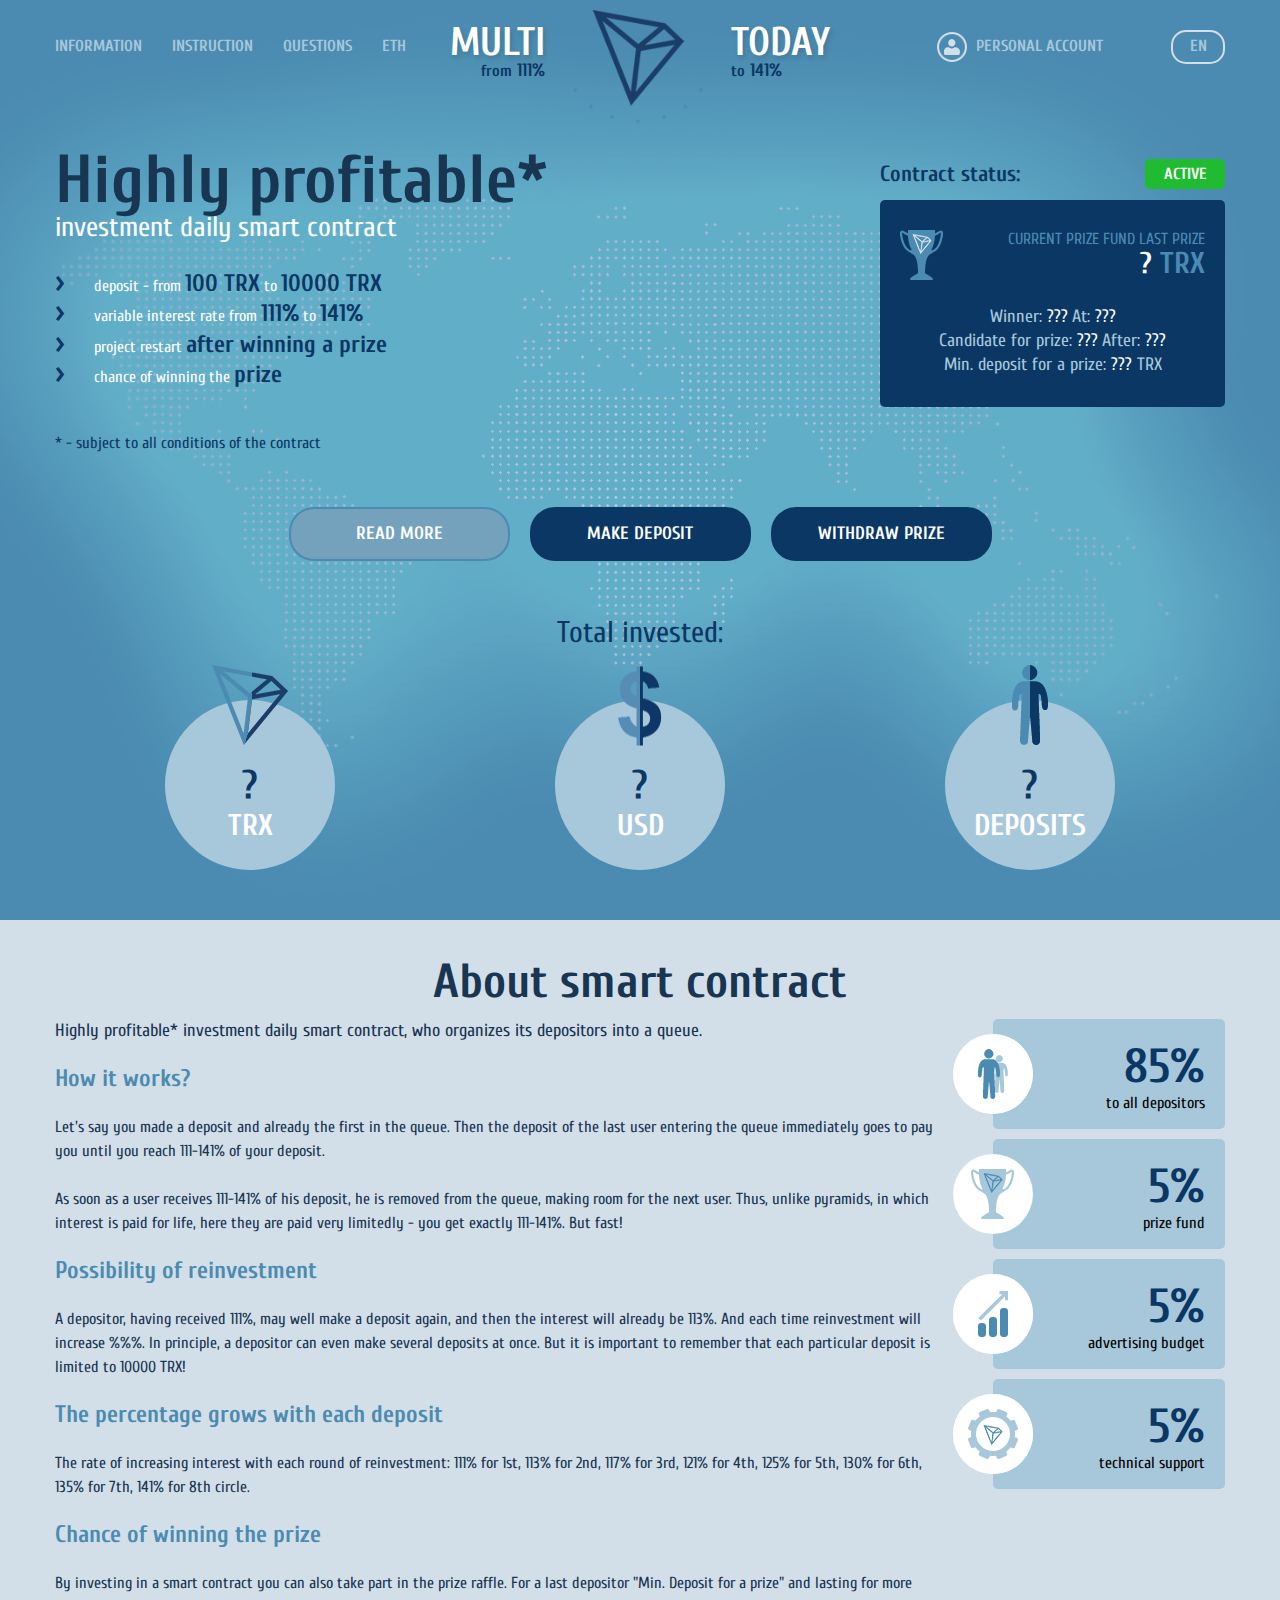
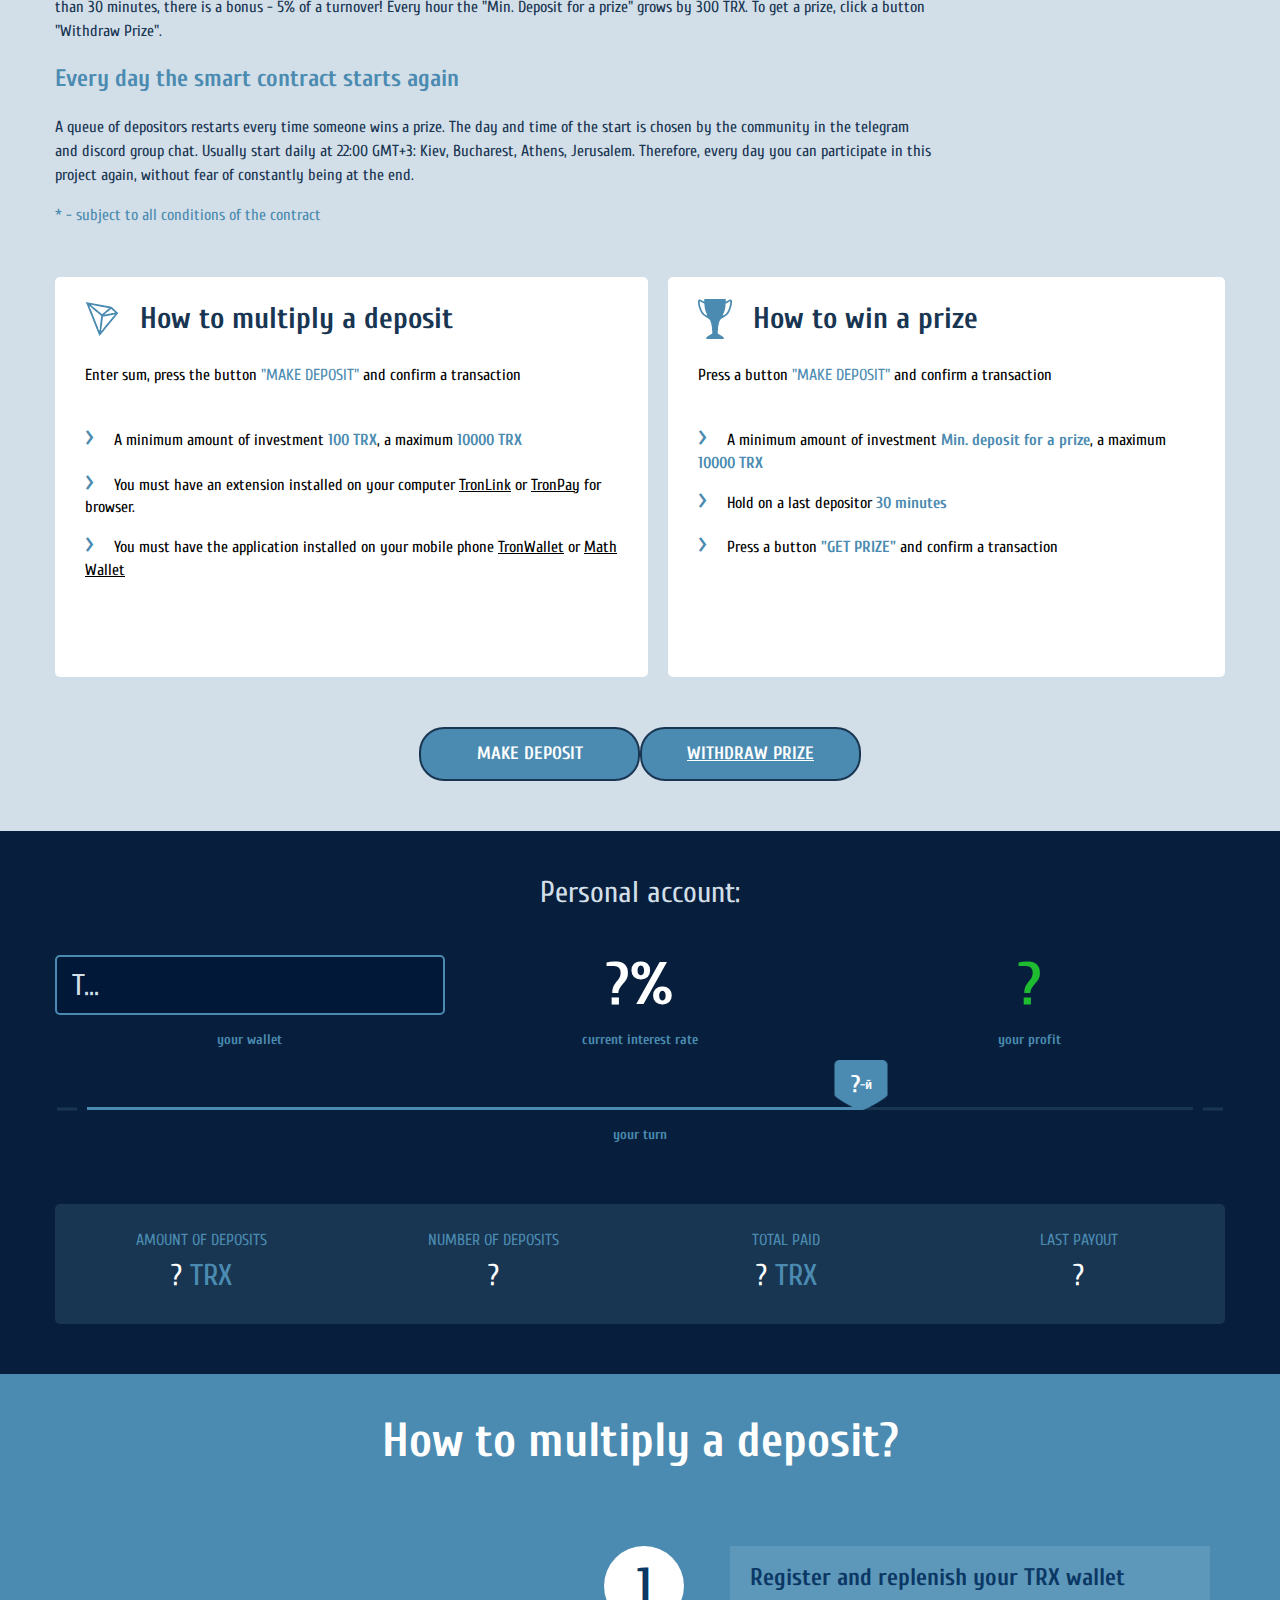
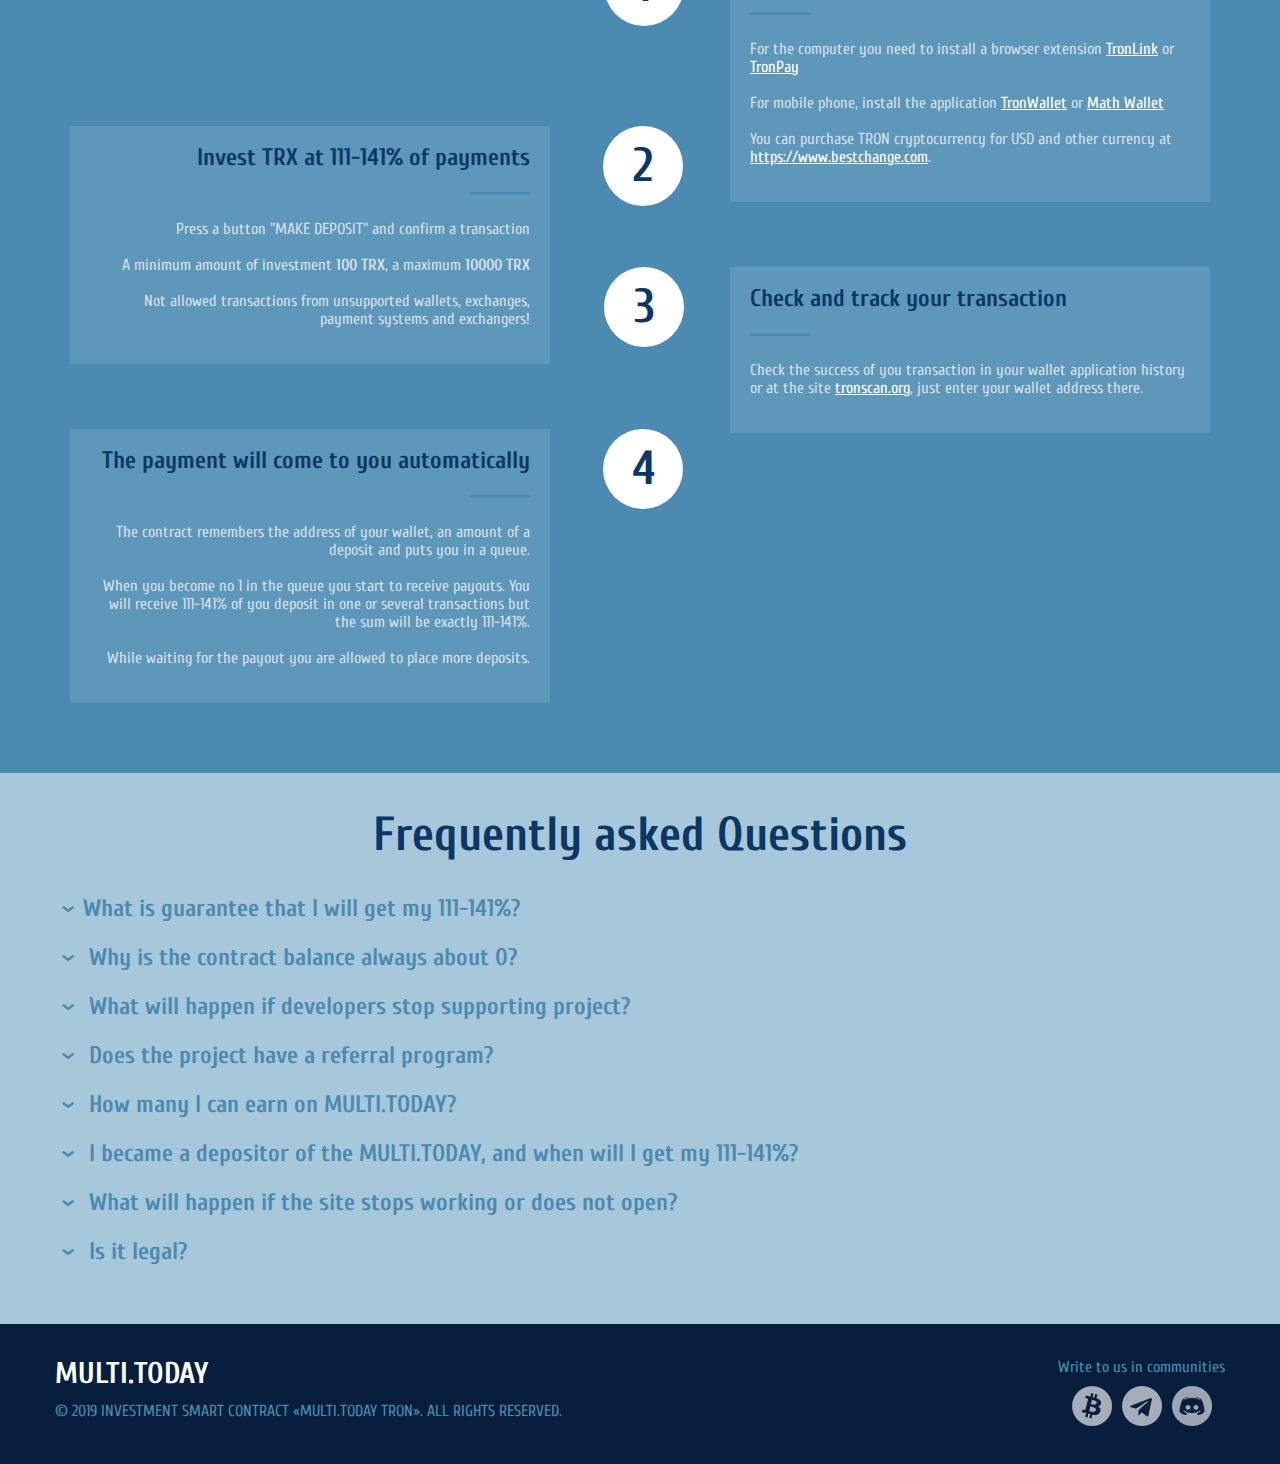
==== en/index.html @ 873055ba "New site build" ====
<!DOCTYPE html><html lang="en"><head><meta charset="utf-8"><title>MULTI.TODAY TRON - multiply contract!</title><meta name="description" content="MULTI.TODAY TRON Multiplier - this is a contract multiplying your investments, based on smart contract TRON. The contract allows you to get 111-141% of your deposit in a short time!"><meta http-equiv="X-UA-Compatible" content="IE=edge"><meta name="viewport" content="width=device-width,initial-scale=1,maximum-scale=1"><script async src="https://www.googletagmanager.com/gtag/js?id=UA-126834056-3"></script><script>window.dataLayer=window.dataLayer||[];function gtag(){dataLayer.push(arguments)}gtag("js",new Date);gtag("config","UA-126834056-3");</script><meta property="og:image" content="path/to/image.jpg"><link rel="icon" type="image/png" href="/img/elipse-tron.png"><link rel="apple-touch-icon" sizes="180x180" href="/img/apple-touch-icon-180x180.png"><meta name="theme-color" content="#000"><link rel="stylesheet" href="https://use.fontawesome.com/releases/v5.8.1/css/all.css" integrity="sha384-50oBUHEmvpQ+1lW4y57PTFmhCaXp0ML5d60M1M7uH2+nqUivzIebhndOJK28anvf" crossorigin="anonymous"><link rel="stylesheet" href="/css/styles.min.css?rev=Uu96fjp4$4Iymd11xmZJdg"><style>@import url(https://fonts.googleapis.com/css?family=Cuprum:400,700&display=swap&subset=cyrillic);</style><script>var gLang={id:"en",authorize_tronlink:"Please log into TronLink and select active account.",authorize_tronlink_short:"Authorize TronLink",install_tronlink:"Install TronLink",enter_trx:"Enter the TRX number for the deposit",not_enough_trx:"You do not have enough TRX on your wallet",status_active:"Active",status_inactive:"Waiting",status_waiting:"Start at",left_fmt:"%D d. %H hr. %M min. %S sec."};</script><script src="/js/vendor.min.js?rev=KCii$CO-7$03QNvdPWl61g"></script><script src="/js/app.min.js?rev=zWS9BHXnHtZLpqnjDQIfcg"></script></head><body><div class="wrapper"><header style="background-image:url(/img/bg-head.jpg)"><div class="container"><div class="header"><div class="wrap-gamburder"><div class="gamburder"><span></span> <span></span> <span></span></div></div><ul class="menu"><li><a href="#details">Information</a></li><li><a href="#instruction">Instruction</a></li><li><a href="#faq">Questions</a></li><li><a href="https://eth.multi.today">ETH</a></li></ul><div class="centr"><div class="multi multi1"><span>multi</span> <span><span>from</span> 111%</span></div><a href="#" class="logo"><img src="/img/Tron-dots.png" alt=""></a><div class="multi today"><span>today</span> <span><span>to</span> 141%</span></div></div><div class="profile"><a class="profile-item" href="#lk"><img src="/img/icon_personal.png" alt=""><span>Personal account</span></a><div class="lang"><a href="#"><span>en</span></a></div><div class="lang-dropdown"><a href="/en"><span>EN</span></a> <a href="/ru"><span>RU</span></a></div></div></div><div class="wrap-content-header-center"><div class="header-content"><h1><span>Highly profitable*</span> <small>investment daily smart contract</small></h1><ul class="content-list"><li><span>›</span> deposit - from <b>100 TRX</b> to <b>10000 TRX</b></li><li><span>›</span> variable interest rate from <b>111%</b> to <b>141%</b></li><li><span>›</span> project restart <b>after winning a prize</b></li><li><span>›</span> chance of winning the <b>prize</b></li></ul><div class="content-small">* - subject to all conditions of the contract</div></div><div class="header-status"><div class="status__title"><span id="contractStatus">Contract status:</span><div class="btn statusActive" id="contractStatusValue">Active</div></div><div class="status__box"><div class="status"><div class="status__img"><img src="/img/cup.png" alt=""></div><div class="status__text"><span><span id="prizeTitle">current prize fund</span> <span id="prizeTitleHistoric">Last prize</span></span> <span><b id="prize">?</b> <span>TRX</span></span></div></div><div class="status__descr"><div id="histPrize"><span>Winner: <span id="histPrizeAddr">???</span></span> <span>At: <span id="histPrizeTime">???</span></span></div><div id="curPrizeInfo"><span>Candidate for prize: <span id="prizeTo">???</span></span> <span>After: <span id="prizeIn">???</span></span></div><span>Min. deposit for a prize: <span id="prizeMinDep">???</span> TRX</span></div></div></div></div><div class="btn-wrap"><a href="#details" class="btn btn-default">Read more</a> <a href="" class="btn btn-primary popup-open-deposit">Make deposit</a> <a href="" class="btn btn-primary withdraw-prize">Withdraw prize</a></div><div class="investment"><div class="investment__title">Total invested:</div><div class="wrap-elipse"><div class="elipse"><div class="elipse__img"><img src="/img/elipse-tron.png" alt=""></div><div class="elipse__course"><span id="info_sum">?</span> <span>TRX</span></div></div><div class="elipse"><div class="elipse__img"><img src="/img/elipse-dollar.png" alt=""></div><div class="elipse__course"><span id="info_sum_usd">?</span> <span>USD</span></div></div><div class="elipse"><div class="elipse__img"><img src="/img/elipse-human.png" alt=""></div><div class="elipse__course"><span id="info_num">?</span> <span>Deposits</span></div></div></div></div></div></header><section class="s-about"><a name="details"></a><div class="container"><div class="about"><div class="about-title"><h2>About smart contract</h2></div><div class="about-wrap"><div class="about-text"><div class="about-text-descr"><span>Highly profitable* investment daily smart contract, who organizes its depositors into a queue.</span></div><div class="about-text-wrap"><h3>How it works?</h3><p>Let's say you made a deposit and already the first in the queue. Then the deposit of the last user entering the queue immediately goes to pay you until you reach 111-141% of your deposit.<br><br>As soon as a user receives 111-141% of his deposit, he is removed from the queue, making room for the next user. Thus, unlike pyramids, in which interest is paid for life, here they are paid very limitedly - you get exactly 111-141%. But fast!</p></div><div class="about-text-wrap"><h3>Possibility of reinvestment</h3><p>A depositor, having received 111%, may well make a deposit again, and then the interest will already be 113%. And each time reinvestment will increase %%%. In principle, a depositor can even make several deposits at once. But it is important to remember that each particular deposit is limited to 10000 TRX!</p></div><div class="about-text-wrap"><h3>The percentage grows with each deposit</h3><p>The rate of increasing interest with each round of reinvestment: 111% for 1st, 113% for 2nd, 117% for 3rd, 121% for 4th, 125% for 5th, 130% for 6th, 135% for 7th, 141% for 8th circle.</p></div><div class="about-text-wrap"><h3>Chance of winning the prize</h3><p>By investing in a smart contract you can also take part in the prize raffle. For a last depositor "Min. Deposit for a prize" and lasting for more than 30 minutes, there is a bonus - 5% of a turnover! Every hour the "Min. Deposit for a prize" grows by 300 TRX. To get a prize, click a button "Withdraw Prize".</p></div><div class="about-text-wrap"><h3>Every day the smart contract starts again</h3><p>A queue of depositors restarts every time someone wins a prize. The day and time of the start is chosen by the community in the telegram and discord group chat. Usually start daily at 22:00 GMT+3: Kiev, Bucharest, Athens, Jerusalem. Therefore, every day you can participate in this project again, without fear of constantly being at the end.</p></div><div class="about-text-footer">* - subject to all conditions of the contract</div></div><div class="statistic"><div class="block"><div class="block__img"><img src="/img/about1.png" alt=""></div><div class="rate"><span>85%</span> <span>to all depositors</span></div></div><div class="block"><div class="block__img"><img src="/img/about2.jpg" alt=""></div><div class="rate"><span>5%</span> <span>prize fund</span></div></div><div class="block"><div class="block__img"><img src="/img/about3.jpg" alt=""></div><div class="rate"><span>5%</span> <span>advertising budget</span></div></div><div class="block"><div class="block__img"><img src="/img/about4.jpg" alt=""></div><div class="rate"><span>5%</span> <span>technical support</span></div></div></div></div></div><a name="instruction"></a><div class="to"><div class="to_invest"><div class="title-wrap"><img src="/img/to1.png" alt=""><h3>How to multiply a deposit</h3></div><p>Enter sum, press the button <span>"MAKE DEPOSIT"</span> and confirm a transaction</p><ul><li><span class="arrow">›</span>A minimum amount of investment <b>100 TRX</b>, a maximum <b>10000 TRX</b></li><li><span class="arrow">›</span>You must have an extension installed on your computer <a href="https://chrome.google.com/webstore/detail/tronlink/ibnejdfjmmkpcnlpebklmnkoeoihofec">TronLink</a> or <a href="https://chrome.google.com/webstore/detail/tronpay/gjdneabihbmcpobmfhcnljaojmgoihfk">TronPay</a> for browser.</li><li><span class="arrow">›</span>You must have the application installed on your mobile phone <a href="https://www.tronwallet.me/">TronWallet</a> or <a href="https://www.mathwallet.org/">Math Wallet</a></li></ul></div><div class="to_jackpot"><div class="title-wrap"><img src="/img/to2.png" alt=""><h3>How to win a prize</h3></div><p>Press a button <span>"MAKE DEPOSIT"</span> and confirm a transaction</p><ul><li><span class="arrow">›</span>A minimum amount of investment <b>Min. deposit for a prize</b>, a maximum <b>10000 TRX</b></li><li><span class="arrow">›</span>Hold on a last depositor <b>30 minutes</b></li><li><span class="arrow">›</span>Press a button <b>"GET PRIZE"</b> and confirm a transaction</li></ul></div></div><div class="btn__wrap"><div class="btn href popup-open-deposit">Make deposit</div><a href="" class="btn btn-primary withdraw-prize">Withdraw prize</a></div></div></section><section class="s-office"><a name="lk"></a><div class="container"><div class="office"><h4>Personal account:</h4></div><div class="office-info"><div class="office-wrap"><input id="wallet" type="text" value="T..." disabled="disabled"> <span>your wallet</span></div><div class="office-wrap current_ride"><span id="mulPct">?%</span> <span>current interest rate</span></div><div class="office-wrap current_ride"><span id="profit">?</span> <span>your profit</span></div></div><div class="line"><div class="line-item"><div class="line-active"><div class="l-active"><span><b id="calcDepCountInQueue">54</b><i>-й</i></span></div></div></div><span class="line-your">your turn</span></div><div class="office-box"><div class="office-box-wrap"><span>Amount of deposits</span> <span><span id="calcInvestmentValue">?</span> <b>TRX</b></span></div><div class="office-box-wrap"><span>Number of deposits</span> <span id="calcDepCount">?</span></div><div class="office-box-wrap"><span>Total paid</span> <span><span id="calcDividendsOut">?</span> <b>TRX</b></span></div><div class="office-box-wrap"><span>Last payout</span> <span id="calcLastPayout"></span></div></div></div></section><section class="s-how"><div class="container"><div class="how"><div class="how__title">How to multiply a deposit?</div><div class="main-wrap"><div class="how-wrap how-wrap-first"><div class="how-box right"><div class="how-box__title">Invest TRX at 111-141% of payments</div><div class="how-box__p"><p>Press a button <span>"MAKE DEPOSIT"</span> and confirm a transaction<br><br>A minimum amount of investment <b>100 TRX</b>, a maximum <b>10000 TRX</b><br><br>Not allowed transactions from unsupported wallets, exchanges, payment systems and exchangers!</p></div></div><div class="how-box right"><div class="how-box__title">The payment will come to you automatically</div><div class="how-box__p"><p>The contract remembers the address of your wallet, an amount of a deposit and puts you in a queue.<br><br>When you become no 1 in the queue you start to receive payouts. You will receive 111-141% of you deposit in one or several transactions but the sum will be exactly 111-141%.<br><br>While waiting for the payout you are allowed to place more deposits.</p></div></div></div><div class="how-wrap"><div class="how-box left"><div class="how-box__title">Register and replenish your TRX wallet</div><div class="how-box__p"><p>For the computer you need to install a browser extension <a href="https://chrome.google.com/webstore/detail/tronlink/ibnejdfjmmkpcnlpebklmnkoeoihofec">TronLink</a> or <a href="https://chrome.google.com/webstore/detail/tronpay/gjdneabihbmcpobmfhcnljaojmgoihfk">TronPay</a><br><br>For mobile phone, install the application <a href="https://www.tronwallet.me/">TronWallet</a> or <a href="https://www.mathwallet.org/">Math Wallet</a><br><br>You can purchase TRON cryptocurrency for USD and other currency at <a href="https://www.bestchange.com">https://www.bestchange.com</a>.</p></div></div><div class="how-box left"><div class="how-box__title">Check and track your transaction</div><div class="how-box__p"><p>Check the success of you transaction in your wallet application history or at the site <a href="https://tronscan.org/#/" target="_blank">tronscan.org</a>, just enter your wallet address there.</p></div></div></div></div><div class="main-wrap mobile"><div class="how-wrap mobile"><div class="how-box left"><div class="how-box__title">Зарегистрируйте и пополните TRX кошелек</div><div class="how-box__p"><p>Для компьютера нужно установить браузерное расширение <a href="https://chrome.google.com/webstore/detail/tronlink/ibnejdfjmmkpcnlpebklmnkoeoihofec">TronLink</a> or <a href="https://chrome.google.com/webstore/detail/tronpay/gjdneabihbmcpobmfhcnljaojmgoihfk">TronPay</a><br><br>For mobile phone, install the application <a href="https://www.tronwallet.me/">TronWallet</a> or <a href="https://www.mathwallet.org/">Math Wallet</a><br><br>You can purchase TRON cryptocurrency for USD and other currency at <a href="https://www.bestchange.com">https://www.bestchange.com</a>.</p></div></div><div class="how-box right"><div class="how-box__title">Invest TRX at 111-141% of payments</div><div class="how-box__p"><p>Press a button <span>"MAKE DEPOSIT"</span> and confirm a transaction<br><br>A minimum amount of investment <b>100 TRX</b>, a maximum <b>10000 TRX</b><br><br>Not allowed transactions from unsupported wallets, exchanges, payment systems and exchangers!</p></div></div><div class="how-box left"><div class="how-box__title">Check and track your transaction</div><div class="how-box__p"><p>Check the success of you transaction in your wallet application history or at the site <a href="https://tronscan.org/#/" target="_blank">tronscan.org</a>, just enter your wallet address there.</p></div></div><div class="how-box right"><div class="how-box__title">The payment will come to you automatically</div><div class="how-box__p"><p>The contract remembers the address of your wallet, an amount of a deposit and puts you in a queue.<br><br>When you become no 1 in the queue you start to receive payouts. You will receive 111-141% of you deposit in one or several transactions but the sum will be exactly 111-141%.<br><br>While waiting for the payout you are allowed to place more deposits.</p></div></div></div></div></div></div></section><section class="s-answer"><a name="faq"></a><div class="container"><div class="answer"><div class="answer__title">Frequently asked Questions</div><div class="answer-accordion"><div class="accordion__item"><div class="item__title"><span>›</span>What is guarantee that I will get my 111-141%?</div><div class="item__content"><br><p>The smart contract of the project is uploaded to the TRON blockchain. His work is ABSOLUTELY and COMPLETELY automated. No administrative intervention is required for making payouts. AT ALL! The contract does not even have official functions. The contract creator does not have access to the code and data. The contract cannot be changed or deleted. <a href="https://troneye.com/reveal?address=TNvjRbgXiGNu4bs7AFYT9gmt7hDicGxKkp">Source code</a>. Funds falling on the balance of the contract are distributed into the queue immediately, without accumulating on it. The contract code ensures that the turn comes to pay you - no one can drive in front of you, all new depositors are added to the end of the queue.<br><br>Important! ALL investments in cryptocurrency are very high risk - you need to remember this! DO NOT INVEST LAST, CREDIT OR BORROWED FUNDS.</p></div></div><div class="accordion__item"><div class="item__title"><span>›</span> Why is the contract balance always about 0?</div><div class="item__content"><br><p>Because the distribution of deposits is automatic - the deposit made is immediately distributed to the first users in the queue. But if not needed, it returns, so do not worry. By the way, instant distribution of deposits adds security, because there is nothing to steal from the balance of the contract. All TRX is immediately distributed to a queue.</p></div></div><div class="accordion__item"><div class="item__title"><span>›</span> What will happen if developers stop supporting project?</div><div class="item__content"><br><p>This is a contract without an owner, that is, the developers can not stop support. The contract itself does not require support. Thus, the contract will continue to work under any circumstances.</p></div></div><div class="accordion__item"><div class="item__title"><span>›</span> Does the project have a referral program?</div><div class="item__content"><br><p>No, because the referral program is just a waste of investors money. Since the contract is really good, you get a good percentage of your investments. Attract others to participate in the program without a referral link - and you will be able to wrap up your deposits many more times!</p></div></div><div class="accordion__item"><div class="item__title"><span>›</span> How many I can earn on MULTI.TODAY?</div><div class="item__content"><br><p>It multiplies your investment. Each deposit is multiplied only once in the queue. The first entered - the first multiplied. Each deposit is multiplied by + 11-41%. Maximum transaction 10000 TRX, that is, on one deposit You can get the maximum profit from 1100 to 4100 TRX. You can queue to put several deposits simultaneously. Then you with each deposit get + 11-41%.<br><br>Important! ALL investments in cryptocurrency are very high risk - you need to remember this! DO NOT INVEST LAST, CREDIT OR BORROWED FUNDS.</p></div></div><div class="accordion__item"><div class="item__title"><span>›</span> I became a depositor of the MULTI.TODAY, and when will I get my 111-141%?</div><div class="item__content"><br><p>If you sent TRX to the address of the contract, your transaction was confirmed, then expect your payment. You cannot specify the exact time, but payments are made automatically with each new deposit. Payments are made in the strict order of deposits. And since all participants are on an equal footing, it remains only to wait for their turn.</p></div></div><div class="accordion__item"><div class="item__title"><span>›</span> What will happen if the site stops working or does not open?</div><div class="item__content"><br><p>The site is only an informational function and does not affect the operation of the smart contract. You can also accept deposits directly to the address of the smart contract through the https://tronsmartcontract.space/#/ service, and payments are automatically made from the smart contract to the wallet from which you made a deposit. In addition to the site, information can be obtained from our group in <a href="https://t.me/multitoday">Telegram</a></p></div></div><div class="accordion__item"><div class="item__title"><span>›</span> Is it legal?</div><div class="item__content"><br><p>Yes, the procedure for increasing your contribution is described clearly and to the point. The whole procedure is documented in the code of the smart contract, and it follows it strictly. Therefore, fraud is completely EXCLUDED. However, since in general all investments in cryptocurrency are risky, do not invest in the project last, credit or borrowed funds.</p></div></div></div></div></div></section><footer><div class="container"><div class="footer"><div class="footer__logo"><span>multi.today</span> <small>© 2019 Investment smart contract «Multi.today TRON». All rights reserved.</small></div><div class="footer__soc"><span>Write to us in communities</span><div class="soc"><a href="https://bitcointalk.org/index.php?topic=5166938.0"><img src="/img/bit.png" alt=""></a><a href="https://t.me/multitoday_eng"><img src="/img/telega.png" alt=""></a><a href="https://discord.gg/9agG3NA"><img src="/img/discord-icon.png" alt=""></a></div></div></div></div></footer><div class="popup-wrap" id="popup-deposit"><div class="overlay"></div><div class="popup"><div class="close">x</div><div class="invest"><div class="to_invest"><div class="title-wrap"><img src="/img/to1.png" alt=""><h3>How to multiply a deposit</h3></div><p>Enter sum, press the button <span>"MAKE DEPOSIT"</span> and confirm a transaction</p><ul><li><span class="arrow">›</span>A minimum amount of investment <b>100 TRX</b>, a maximum <b>10000 TRX</b></li></ul></div><div class="deposit-value"><div class="office-wrap"><input id="sum" type="text" value="1000"> <span>ваш баланс: <span id="curBalance">?</span> TRX</span></div><div class="btn-wrap"><a href="#" class="btn btn-primary button_do_deposit">Сделать вклад</a></div></div><div class="deposit-error"><ul><li class="desktop">You must have an extension installed on your computer <a href="https://chrome.google.com/webstore/detail/tronlink/ibnejdfjmmkpcnlpebklmnkoeoihofec">TronLink</a> or <a href="https://chrome.google.com/webstore/detail/tronpay/gjdneabihbmcpobmfhcnljaojmgoihfk">TronPay</a> for browser.</li><li class="mobile">You must have the application installed on your mobile phone <a href="https://www.tronwallet.me/">TronWallet</a> or <a href="https://www.mathwallet.org/">Math Wallet</a></li></ul></div></div></div></div><div class="popup-wrap" id="popup-waiting"><div class="popup"><div class="close">x</div><div class="invest"><div class="title">Processing transaction</div><div class="animation"><img src="/img/waiting.gif" alt=""></div><div class="error"><hr><div class="error_message" style="color:red"></div></div></div></div></div><div class="popup-wrap" id="popup-start"><div class="overlay"></div><div class="popup"><div class="close">x</div><div class="invest"><div class="title">Time to start</div><span id="timeLeftToStart">???</span><div class="img"><img src="/img/giphy.gif" alt=" "></div></div></div></div></div></body></html>
---- css/styles.min.css ----
/*! normalize.css v8.0.1 | MIT License | github.com/necolas/normalize.css */html{line-height:1.15;-webkit-text-size-adjust:100%}body{margin:0}main{display:block}h1{font-size:2em;margin:.67em 0}hr{box-sizing:content-box;height:0;overflow:visible}pre{font-family:monospace,monospace;font-size:1em}a{background-color:transparent}abbr[title]{border-bottom:none;text-decoration:underline;text-decoration:underline dotted}b,strong{font-weight:bolder}code,kbd,samp{font-family:monospace,monospace;font-size:1em}small{font-size:80%}sub,sup{font-size:75%;line-height:0;position:relative;vertical-align:baseline}sub{bottom:-.25em}sup{top:-.5em}img{border-style:none}button,input,optgroup,select,textarea{font-family:inherit;font-size:100%;line-height:1.15;margin:0}button,input{overflow:visible}button,select{text-transform:none}[type=button],[type=reset],[type=submit],button{-webkit-appearance:button}[type=button]::-moz-focus-inner,[type=reset]::-moz-focus-inner,[type=submit]::-moz-focus-inner,button::-moz-focus-inner{border-style:none;padding:0}[type=button]:-moz-focusring,[type=reset]:-moz-focusring,[type=submit]:-moz-focusring,button:-moz-focusring{outline:1px dotted ButtonText}fieldset{padding:.35em .75em .625em}legend{box-sizing:border-box;color:inherit;display:table;max-width:100%;padding:0;white-space:normal}progress{vertical-align:baseline}textarea{overflow:auto}[type=checkbox],[type=radio]{box-sizing:border-box;padding:0}[type=number]::-webkit-inner-spin-button,[type=number]::-webkit-outer-spin-button{height:auto}[type=search]{-webkit-appearance:textfield;outline-offset:-2px}[type=search]::-webkit-search-decoration{-webkit-appearance:none}::-webkit-file-upload-button{-webkit-appearance:button;font:inherit}details{display:block}summary{display:list-item}template{display:none}[hidden]{display:none}
.container{padding-right:15px;padding-left:15px;margin-right:auto;margin-left:auto}@media (min-width:768px){.container{width:750px}}@media (min-width:992px){.container{width:970px}}@media (min-width:1200px){.container{width:1170px}}
.about-title h2{color:#183552;font-size:48px;font-weight:700;line-height:24px;text-align:center}.about-text-descr{color:#183552;font-size:18px;font-weight:400;line-height:24px}.about-text-wrap h3{color:#4b8bb1;font-size:24px;font-weight:700;line-height:24px}.about-text-wrap p{color:#183552;font-size:16px;font-weight:400;line-height:24px}.about-wrap{display:flex}.statistic{width:232px;flex-shrink:0;margin-left:60px}.to{display:flex;margin-top:50px}.to h3{color:#183552;font-size:30px;font-weight:700;line-height:24px}.to p{font-weight:400;line-height:18px}.to span{color:#4b8bb1}.to>div{min-height:340px;border-radius:5px;padding:30px;background-color:#fff}.to>div ul{margin-top:35px}.to>div li{margin-top:10px}.to>div li .arrow{font-size:30px;margin-right:20px}.to>div li b{color:#4b8bb1}.to>div li a{color:#000}.to>div li:first-child{margin-top:0}.to_invest{margin-right:20px}.title-wrap{display:-webkit-flex;display:-moz-flex;display:-ms-flex;display:-o-flex;margin-bottom:35px;display:flex;position:relative;flex-shrink:0}.title-wrap img{position:absolute;top:50%;left:0;transform:translateY(-50%)}.title-wrap h3{padding-left:55px;margin:0}.btn__wrap{text-align:center;width:100%;display:-webkit-flex;display:-moz-flex;display:-ms-flex;display:-o-flex;display:flex;justify-content:center}.btn__wrap .btn{margin-top:50px;width:217px;height:50px;border-radius:25px;border:2px solid #183552;background-color:#4b8bb1;color:#fff;display:-webkit-flex;display:-moz-flex;display:-ms-flex;display:-o-flex;display:flex;justify-content:center;-ms-align-items:center;align-items:center;font-size:18px;font-weight:700;text-transform:uppercase;margin-bottom:50px}.btn__wrap .btn:hover{border:2px solid var(--blue);background-color:var(--blue);cursor:pointer}
:root{--blue:#0b3765;--white:#a7c8da}body{font-family:Cuprum,Arial,sans-serif}ul{padding:0;margin:0;list-style:none}header{-webkit-background-size:cover;background-size:cover;background-position:center;min-height:600px}.wrapper{overflow:hidden;position:relative}.header{display:flex;justify-content:space-between;text-transform:uppercase;color:var(--white);padding-top:10px;position:relative}.header>*{width:30%;z-index:1}.wrap-gamburder{display:none;position:relative;z-index:2}.gamburder{position:relative;display:block;width:30px;height:18px}.gamburder span{position:absolute;width:100%;height:1px;background-color:#fff;display:block;left:0}.gamburder span:first-child{top:0}.gamburder span:nth-child(2){top:50%;transform:translateY(-50%)}.gamburder span:nth-child(3){top:100%}.menu{display:flex;font-weight:700;-ms-align-items:center;justify-content:space-between;align-items:center}.menu li a{cursor:pointer;text-decoration:none;color:var(--white)}.lang-dropdown{display:none;position:absolute;top:90px;justify-content:center;padding-right:8px;padding-bottom:8px;padding-left:0;padding-top:0;border-radius:5px;width:116px;-webkit-flex-wrap:wrap;-moz-flex-wrap:wrap;-ms-flex-wrap:wrap;-o-flex-wrap:wrap;flex-wrap:wrap;z-index:3;align-items:flex-start;background-color:var(--blue)}.lang-dropdown.dropdown-show{display:-webkit-flex;display:-moz-flex;display:-ms-flex;display:-o-flex;display:flex}.lang-dropdown a{color:#fff;color:var(--white);text-decoration:none;width:20px;margin-left:8px;margin-top:8px;height:20px;padding:3px;border-radius:15px;border:2px solid #d3dfe8;display:-webkit-flex;display:-moz-flex;display:-ms-flex;display:-o-flex;display:flex;justify-content:center;-ms-align-items:center;align-items:center;font-size:14px}.profile{-ms-align-items:center;align-items:center}.multi.multi1>span:last-child{text-align:right}.profile-item{display:-webkit-flex;display:-moz-flex;display:-ms-flex;display:-o-flex;display:flex;-ms-align-items:center;align-items:center;margin-right:58px;cursor:pointer;color:var(--white);text-decoration:none}.profile-item:hover{color:#fff}.profile-item img{margin-right:9px}.lang{display:-webkit-flex;display:-moz-flex;display:-ms-flex;display:-o-flex;display:flex}.lang a:last-child{margin-left:10px}.lang a{color:var(--white);text-decoration:none;width:50px;height:30px;border-radius:15px;border:2px solid #d3dfe8;display:-webkit-flex;display:-moz-flex;display:-ms-flex;display:-o-flex;display:flex;justify-content:center;-ms-align-items:center;align-items:center}.lang a:hover{color:#fff}.menu li a:hover{color:#fff}.profile{display:flex;font-weight:700;justify-content:flex-end}.centr{display:flex;width:40%;justify-content:center}.centr .logo{margin:0 40px;width:106px;position:relative;cursor:pointer}.centr .logo img{position:absolute;width:130px;transform:translateX(-50%);left:50%;top:0}.centr .logo.logo2 img{width:456px;top:-168px}.multi{display:flex;flex-direction:column;padding-top:20px}.multi>span:first-child{color:#fff;text-shadow:2px 3px 5px rgba(23,28,31,.18);color:#fff;font-family:Cuprum;font-size:40px;font-weight:700;line-height:24px;text-transform:uppercase}.multi>span:last-child{color:#0b3765;font-family:Cuprum;font-size:24px;font-weight:700;margin-top:5px;line-height:24px;text-transform:uppercase;font-size:18px}.multi>span:last-child span{text-transform:lowercase;font-size:16px}.wrap-content-header-center{display:-webkit-flex;display:-moz-flex;display:-ms-flex;display:-o-flex;display:flex;justify-content:space-between;margin-top:6%}.header-content{font-family:Cuprum}.header-content h1{margin-top:0;display:-webkit-flex;display:-moz-flex;display:-ms-flex;display:-o-flex;display:flex;-webkit-flex-direction:column;-moz-flex-direction:column;-ms-flex-direction:column;-o-flex-direction:column;flex-direction:column}.header-content h1 span{color:#183552;font-size:68px;line-height:56px}.header-content h1 small{font-size:28px;font-weight:400;color:#fff;line-height:36px}.content-list li{font-weight:400;color:#fff}.content-list li b{color:#0b3765;font-family:Cuprum;font-size:24px;font-weight:700}.content-list li span{color:#0b3765;font-size:30px;font-weight:700;line-height:30px;margin-right:25px}.content-small{margin-top:30px;color:#0b3765;font-size:16px;font-weight:400;line-height:48px}.status__title{margin-top:10px;height:22px;color:#0b3765;display:-webkit-flex;display:-moz-flex;display:-ms-flex;display:-o-flex;display:flex;justify-content:space-between;-ms-align-items:center;align-items:center;font-size:22px;font-weight:700;line-height:24px}.status__title .btn{color:#fff;font-size:16px;font-weight:700;line-height:24px;text-transform:uppercase;display:-webkit-flex;display:-moz-flex;display:-ms-flex;display:-o-flex;display:flex;-ms-align-items:center;align-items:center;justify-content:center;width:80px;height:30px;border-radius:5px;background-color:#1fbb31}.status{display:-webkit-flex;display:-moz-flex;display:-ms-flex;display:-o-flex;display:flex;justify-content:space-between}.status__box{margin-top:15px;box-sizing:border-box;width:345px;border-radius:5px;background-color:#0b3765;padding:30px 20px}.status__text{text-align:right;display:-webkit-flex;display:-moz-flex;display:-ms-flex;display:-o-flex;display:flex;-webkit-flex-direction:column;-moz-flex-direction:column;-ms-flex-direction:column;-o-flex-direction:column;flex-direction:column}.status__text>span:first-child{color:#4b8bb1;font-size:16px;font-weight:400;text-transform:uppercase}.status__text>span:last-child{font-size:30px;font-weight:700;line-height:30px;color:#fff}.status__text>span:last-child span{color:#4b8bb1}.status__descr{justify-content:center;text-align:center;margin-top:20px;display:-webkit-flex;display:-moz-flex;display:-ms-flex;display:-o-flex;display:flex;-webkit-flex-direction:column;-moz-flex-direction:column;-ms-flex-direction:column;-o-flex-direction:column;flex-direction:column}.status__descr span{color:#a7c8da;font-size:18px;font-weight:400;line-height:24px}.status__descr span>span{color:#fff}.btn-wrap{margin-top:40px;display:-webkit-flex;display:-moz-flex;display:-ms-flex;display:-o-flex;display:flex;justify-content:center}.btn-wrap .btn{display:-webkit-flex;display:-moz-flex;display:-ms-flex;display:-o-flex;display:flex;justify-content:center;-ms-align-items:center;align-items:center;width:217px;height:50px;border-radius:25px;color:#fff;text-transform:uppercase;font-size:18px;font-weight:700;text-decoration:none;margin:0 10px}.btn-wrap .btn.btn-default{border:2px solid #4b8bb1;background-color:#74a1bc}.btn-wrap .btn.btn-default:hover{color:var(--blue);border:2px solid var(--blue)}.btn-wrap .btn.btn-primary{border:2px solid var(--blue);background-color:var(--blue)}.btn-wrap .btn.btn-primary:hover{background-color:#74a1bc;color:var(--blue)}.wrap-elipse{display:-webkit-flex;display:-moz-flex;display:-ms-flex;display:-o-flex;display:flex;justify-content:space-around;padding-bottom:50px}.elipse{display:-webkit-flex;display:-moz-flex;display:-ms-flex;display:-o-flex;display:flex;background-color:#a7c8da;width:170px;height:170px;border-radius:10em;-webkit-flex-direction:column;-moz-flex-direction:column;-ms-flex-direction:column;-o-flex-direction:column;flex-direction:column;-ms-align-items:center;align-items:center;justify-content:center}.elipse__course{display:-webkit-flex;display:-moz-flex;display:-ms-flex;display:-o-flex;display:flex;-ms-align-items:center;align-items:center;-webkit-flex-direction:column;-moz-flex-direction:column;-ms-flex-direction:column;-o-flex-direction:column;flex-direction:column}.elipse{position:relative;text-transform:uppercase}.elipse__img{height:50px}.elipse__img img{position:absolute;bottom:50%;left:50%;transform:translateY(-50%) translateX(-50%)}.elipse__course span:first-child{color:#0b3765;font-family:Cuprum;font-size:40px;font-weight:700;line-height:18px;text-transform:uppercase}.elipse__course span:last-child{color:#fff;font-size:30px;margin-top:15px;font-weight:700}.investment__title{color:#0b3765;font-size:30px;font-weight:400;line-height:24px;text-align:center;margin-top:60px;margin-bottom:55px}.s-about{background-color:#d3dfe8}.block{width:232px;height:110px;border-radius:5px;background-color:#a7c8da;margin-top:10px;display:-webkit-flex;display:-moz-flex;display:-ms-flex;display:-o-flex;display:flex;justify-content:flex-end;padding:20px;box-sizing:border-box;position:relative}.block:first-child{margin-top:0}.rate{display:-webkit-flex;display:-moz-flex;display:-ms-flex;display:-o-flex;display:flex;-webkit-flex-direction:column;-moz-flex-direction:column;-ms-flex-direction:column;-o-flex-direction:column;flex-direction:column;-ms-align-items:flex-end;align-items:flex-end;width:150px}.rate span{text-align:right}.rate span:first-child{color:#0b3765;font-size:48px;font-weight:700}.block__img{flex-shrink:0;width:80px;height:80px;background-color:#fff;position:absolute;border-radius:50%;left:-40px;top:50%;transform:translateY(-50%);overflow:hidden}.block__img img{width:100%}.about-title h2{margin:0}.about-title{padding-top:50px;padding-bottom:25px}.about-text-footer{color:#4b8bb1;font-size:16px;font-weight:400;line-height:24px}.s-office{box-sizing:border-box;background-color:#071f3c;padding-bottom:50px}.office{position:relative}.office-info{display:-webkit-flex;display:-moz-flex;display:-ms-flex;display:-o-flex;display:flex}.office-wrap{width:33.33%;display:-webkit-flex;display:-moz-flex;display:-ms-flex;display:-o-flex;display:flex;-webkit-flex-direction:column;-moz-flex-direction:column;-ms-flex-direction:column;-o-flex-direction:column;flex-direction:column;-ms-align-items:center;align-items:center;justify-content:center}.office h4{text-align:center;margin:0;padding:50px 0;color:#d3dfe8;font-size:30px;font-weight:400;line-height:24px}.office-info{padding-bottom:55px}.office-wrap.current_ride span:first-child{color:#fff;font-size:60px;font-weight:700;line-height:24px;height:60px;display:-webkit-flex;display:-moz-flex;display:-ms-flex;display:-o-flex;display:flex;-ms-align-items:center;align-items:center}.office-wrap.current_ride:last-child span:first-child{color:#1fbb31}.office-wrap span:last-child{margin-top:13px;color:#4b8bb1;font-size:14px;font-weight:700;line-height:24px}.office-wrap input{box-sizing:border-box;width:100%;height:60px;border-radius:5px;border:2px solid #4b8bb1;background-color:#011838;color:#d3dfe8;font-size:30px;font-weight:400;line-height:24px;overflow:hidden;text-overflow:ellipsis;white-space:nowrap;padding:0 15px}.line{position:relative}.line-item{position:relative;width:calc(100% - 64px);display:block;height:3px;margin-left:auto;margin-right:auto;background-color:#183552}.line-item:after{background-color:#183552;display:block;position:absolute;height:3px;content:'';width:20px;left:-30px;top:50%;transform:translateY(-50%)}.line-item:before{background-color:#183552;display:block;position:absolute;height:3px;content:'';width:20px;right:-30px;top:50%;transform:translateY(-50%)}.line-active{position:absolute;width:70%;height:100%;background-color:#4b8bb1}.l-active{position:relative;width:100%;text-align:right;transform:translateY(-40px);color:#fff;font-family:Cuprum;font-weight:700;line-height:24px;font-size:14px}.l-active span b{font-size:24px}.l-active span{display:-webkit-flex;display:-moz-flex;display:-ms-flex;display:-o-flex;display:flex;-ms-align-items:flex-end;align-items:flex-end;transform:translate(50%,-7px)}.l-active span i{font-style:normal}.l-active span{width:53px;height:50px;background-image:url(/img/line-active.png);display:flex;justify-content:center;-ms-align-items:center;align-items:center;margin-left:auto;-webkit-background-size:contain;background-size:contain;background-repeat:no-repeat}.line .line-your{color:#4b8bb1;font-size:14px;font-weight:700;line-height:24px;display:block;width:100%;text-align:center;padding-top:13px}.office-box{margin-top:57px;min-height:120px;border-radius:5px;background-color:#183552;display:-webkit-flex;display:-moz-flex;display:-ms-flex;-ms-align-items:center;align-items:center;display:-o-flex;display:flex}.office-box>div{display:-webkit-flex;display:-moz-flex;display:-ms-flex;display:-o-flex;display:flex;flex-basis:25%;-webkit-flex-direction:column;-moz-flex-direction:column;-ms-flex-direction:column;-o-flex-direction:column;-ms-align-items:center;align-items:center;flex-direction:column}.office-box>div>span:first-child{color:#4b8bb1;font-size:16px;font-weight:400;text-transform:uppercase;line-height:24px}.office-box>div>span:last-child{color:#fff;font-size:30px;line-height:48px;font-size:30px;line-height:48px}.office-box>div>span:last-child b{color:#4b8bb1;font-weight:500}.s-how *{box-sizing:border-box}.s-how{background-color:#4b8bb1;position:relative}.how__title{color:#fff;font-size:48px;font-weight:700;line-height:24px;display:-webkit-flex;display:-moz-flex;display:-ms-flex;display:-o-flex;display:flex;justify-content:center;padding-bottom:28px;padding-top:55px}.how-wrap.how-wrap-first{padding-top:180px}.how-wrap{display:-webkit-flex;display:-moz-flex;display:-ms-flex;display:-o-flex;display:flex;-webkit-flex-direction:column;-moz-flex-direction:column;-ms-flex-direction:column;-o-flex-direction:column;flex-direction:column;width:calc(50% - 90px)}.how-box{width:initial;background-color:#5d97b9;margin-top:65px;padding:20px;position:relative}.how-box.right:after{left:auto;right:-133px}.how-wrap.how-wrap-first .how-box:first-child:after{content:'2'}.how-wrap.how-wrap-first .how-box:last-child:after{content:'4'}.how-wrap .how-box.left:last-child:after{content:'3'}.how-box:after{content:'1';width:80px;height:80px;background-color:#fff;border-radius:10em;display:-webkit-flex;display:-moz-flex;display:-ms-flex;display:-o-flex;display:flex;justify-content:center;-ms-align-items:center;align-items:center;position:absolute;left:-126px;top:0;color:#0b3765;font-size:48px;font-weight:700;line-height:24px}.how-box .how-box__p{color:#d3dfe8;font-size:16px;font-weight:400;line-height:18px}.how-box .how-box__title{color:#0b3765;font-size:24px;font-weight:700;line-height:24px;margin-bottom:50px}.how-box.left .how-box__title{text-align:left}.how-box.left .how-box__p{text-align:left}.how-box.right .how-box__p{text-align:right}.how-box.right .how-box__title{text-align:right}.how-box .how-box__p a{color:#fff}.how-box__title{position:relative}.how-box__title:after{content:'';position:absolute;display:block;width:60px;height:3px;background-color:#4b8bb1;right:0;bottom:-25px}.how-box.left .how-box__title:after{right:auto;left:0}.main-wrap{display:-webkit-flex;display:-moz-flex;display:-ms-flex;display:-o-flex;display:flex;justify-content:space-between}.main-wrap.mobile{display:none}.s-how{padding-bottom:70px}.s-answer{background-color:#a7c8da;padding-bottom:60px}.answer__title{color:#0b3765;font-size:48px;padding-top:50px;padding-bottom:25px;font-weight:700;line-height:24px;text-align:center}.item__title{cursor:pointer;color:#4b8bb1;font-size:24px;font-weight:700;line-height:24px;padding-left:20px}.item__title.item span{transform:rotate(-90deg) translateY(-10px)}.item__title span{display:inline-block;transform:rotate(90deg) translateY(10px)}.item__content h4{font-weight:700;padding-left:30px;margin:0;margin-top:10px;color:#173352}.item__content p{padding-left:50px;font-weight:400;line-height:24px;margin:0;color:#173352}.item__content{display:none}.accordion__item{margin-top:25px}.footer{display:-webkit-flex;display:-moz-flex;display:-ms-flex;display:-o-flex;display:flex;min-height:140px;justify-content:space-between}footer{min-height:140px;background-color:#071f3c}.footer__logo{color:#a7c8da;font-size:30px;font-weight:700;line-height:24px;text-transform:uppercase;color:#fff;display:-webkit-flex;display:-moz-flex;display:-ms-flex;display:-o-flex;display:flex;-webkit-flex-direction:column;-moz-flex-direction:column;-ms-flex-direction:column;-o-flex-direction:column;flex-direction:column;justify-content:center}.footer__logo small{font-weight:400;line-height:24px;font-weight:400;line-height:30px;color:#4b8bb1;font-size:16px;margin-top:10px}.footer__soc{display:-webkit-flex;display:-moz-flex;display:-ms-flex;display:-o-flex;display:flex;-ms-align-items:center;align-items:center;-webkit-flex-direction:column;-moz-flex-direction:column;-ms-flex-direction:column;-o-flex-direction:column;flex-direction:column;justify-content:center}.footer__soc .soc{margin-top:10px}.footer__soc .soc a{margin:0 5px;opacity:.8}.footer__soc .soc a:hover{opacity:1}.footer__soc span{color:#4b8bb1;font-size:16px;font-weight:400;line-height:18px}.popup-wrap{z-index:100;position:fixed;left:0;top:-100%;opacity:0;visibility:hidden;bottom:0;right:0;width:100%;height:100%;background-color:rgba(0,0,0,.7);display:-webkit-flex;display:-moz-flex;display:-ms-flex;display:-o-flex;display:flex;-ms-align-items:center;align-items:center;justify-content:center;transition:opacity .35s ease-in-out}.overlay{position:absolute;bottom:0;left:0;right:0;top:0;width:100%;height:100%;background-color:transparent}.popup-active{opacity:1!important;visibility:visible!important;top:0}.invest{background-color:#fff;border-radius:5px;overflow:hidden;padding:20px;position:relative;transform:translateY(-200%);transition:transform .35s ease-in-out}.popup-active .invest{transform:translateY(0)}.invest .title-wrap{margin-bottom:0}.to_invest ul{margin-top:15px}.to_invest ul li .arrow{font-size:30px;margin-right:20px;color:#4b8bb1}.to_invest ul li b{color:#4b8bb1}.to span{color:#4b8bb1}.invest .to_invest{padding:0;min-height:auto;margin:0;display:-webkit-flex;display:-moz-flex;display:-ms-flex;display:-o-flex;display:flex;-webkit-flex-direction:column;-moz-flex-direction:column;-ms-flex-direction:column;-o-flex-direction:column;flex-direction:column;-ms-align-items:center;align-items:center;margin-bottom:30px}.invest .office-wrap{width:100%;max-width:400px;margin:0 auto}.office-wrap h6{margin-top:0;margin-bottom:10px;text-transform:uppercase;font-size:14px}.office-wrap h6 span{text-transform:uppercase;font-size:13px}.invest .btn-wrap{margin-top:25px}.invest .to_invest p{font-size:14px;text-transform:uppercase}.invest .to_invest p span{color:#4b8bb1}.invest .to_invest h3{color:#183552;font-size:30px;font-weight:700;line-height:24px;margin-bottom:10px}.overflow{overflow:hidden!important}.popup{position:relative;z-index:111}.close{position:absolute;right:-20px;top:-20px;width:20px;height:20px;background-color:#fff;border-radius:50%;display:-webkit-flex;display:-moz-flex;display:-ms-flex;display:-o-flex;display:flex;-ms-align-items:center;align-items:center;justify-content:center;cursor:pointer;font-weight:700}.statusInactive{background-color:gray!important}.statusWaiting{background-color:orange!important;width:auto!important;padding:0 5px!important}.active{background-color:#fff;color:#0b3765}.deposit-error{border:#0b3765 solid;border-radius:5px;padding:20px}#popup-start .title,#popup-start span{display:-webkit-flex;display:-moz-flex;display:-ms-flex;display:-o-flex;display:flex;justify-content:center;color:#183552;line-height:56px;font-size:48px}#popup-start .img{text-align:center;margin-top:30px;display:block;cursor:pointer}#popup-start .img img{width:50px}#popup-start span{font-weight:700}#popup-start .invest{justify-content:center;-ms-align-items:center;align-items:center}.footer__soc .soc a:last-child{opacity:.6}.footer__soc .soc a:last-child:hover{opacity:.8}
@media (max-width:1200px){.centr .logo{width:80px;margin:0 10px}.centr .logo img{width:110px}.multi>span:first-child{font-size:34px}.menu li a{font-size:14px}.profile-item{font-size:14px;margin-right:20px}.lang{font-size:14px}.lang a{height:25px}.header-content h1 span{font-size:58px;line-height:51px}.header-content h1 small{font-size:26px;line-height:29px}.status__title{font-size:20px}.elipse__course span:first-child{font-size:36px}.elipse__course span:last-child{font-size:26px}.office-wrap.current_ride span:first-child{font-size:46px}.office-wrap input{font-size:26px}.office-wrap span:last-child{margin-top:3px}.main-wrap{-webkit-flex-direction:column;-moz-flex-direction:column;-ms-flex-direction:column;-o-flex-direction:column;flex-direction:column;-ms-align-items:center;align-items:center}.how-wrap.how-wrap-first{padding-top:0}.main-wrap{position:relative;display:none}.main-wrap.mobile{position:relative;display:-webkit-flex;display:-moz-flex;display:-ms-flex;display:-o-flex;display:flex}.how-wrap{-ms-align-items:center;align-items:center;width:100%}.how-box{width:50%}.how-box:nth-child(2):after{content:'2'}.how-box:nth-child(3):after{content:'3'}.how-box:nth-child(4):after{content:'4'}.centr .logo.logo2 img{width:313px;top:-108px}}@media (max-width:998px){.menu li:nth-child(2){margin:0 10px}.centr .logo{width:50px}.centr .logo img{width:81px}.profile-item span{display:none}.multi>span:first-child{font-size:30px}.header-content h1 span{font-size:42px;line-height:45px}.header-content h1 small{font-size:18px;line-height:19px}.content-list li span{font-size:20px;line-height:33px;margin-right:10px}.status__box{width:305px}.content-small{margin-top:20px}.btn-wrap .btn{height:40px;font-size:16px}.centr .logo.logo2 img{width:227px;top:-67px}.investment__title{font-size:28px}.elipse{width:140px;height:140px}.elipse__img img{height:60px}.elipse__img{height:30px}.elipse__course span:last-child{font-size:22px;margin-top:11px}.wrap-gamburder{width:30%;display:flex;-ms-align-items:center;align-items:center}.menu{display:none;position:absolute;top:70px;padding:8px;border-radius:5px;width:113px;flex-direction:column;z-index:3;justify-content:flex-start;align-items:flex-start;background-color:var(--blue)}.menu.active{display:flex}.menu li:nth-child(2){margin:0}.menu li{line-height:20px}.wrap-content-header-center{-webkit-flex-direction:column;-moz-flex-direction:column;-ms-flex-direction:column;-o-flex-direction:column;flex-direction:column}.profile-item{margin-right:0}.centr{width:268px}.lang a{width:25px}.profile{display:-webkit-flex;display:-moz-flex;display:-ms-flex;display:-o-flex;display:flex;-webkit-flex-direction:column;-moz-flex-direction:column;-ms-flex-direction:column;-o-flex-direction:column;flex-direction:column;-ms-align-items:flex-end;align-items:flex-end}.profile-item img{margin-right:0}.lang{width:30px;overflow:hidden;margin-top:8px}.lang a{flex-shrink:0}.lang a.active{display:-webkit-flex;display:-moz-flex;display:-ms-flex;display:-o-flex;display:flex}.lang a:last-child{margin-left:0}.header-content{display:flex;flex-direction:column;align-items:center}.header-status{display:flex;flex-direction:column;align-items:center}.status__title{width:305px;display:-webkit-flex;display:-moz-flex;display:-ms-flex;display:-o-flex;display:flex;justify-content:space-between}.about-title h2{font-size:32px}.about-text-descr{font-size:16px}.rate span:first-child{font-size:36px}.rate{width:auto}.statistic{width:192px}.block{height:100px}.block__img{width:70px;height:70px}.statistic{width:100%!important;margin-top:40px;box-sizing:border-box;flex-shrink:0;padding-left:60px;display:-webkit-flex;display:-moz-flex;display:-ms-flex;display:-o-flex;display:flex;-webkit-flex-wrap:wrap;-moz-flex-wrap:wrap;-ms-flex-wrap:wrap;-o-flex-wrap:wrap;flex-wrap:wrap;justify-content:space-between;margin-left:0!important}.about-wrap{flex-direction:column}.to{-webkit-flex-direction:column;-moz-flex-direction:column;-ms-flex-direction:column;-o-flex-direction:column;flex-direction:column}.to_invest{margin-right:0;margin-bottom:20px}.btn__wrap .btn{height:40px;font-size:16px}.office-box{-webkit-flex-wrap:wrap;-moz-flex-wrap:wrap;-ms-flex-wrap:wrap;-o-flex-wrap:wrap;flex-wrap:wrap}.office-box>div{flex-basis:50%;margin-top:10px}.how-box{width:65%}.footer__logo small{font-size:14px}.desktop{display:block}.mobile{display:none}}@media (max-width:768px){.about-title h2{font-size:36px}.office-info{-webkit-flex-direction:column;-moz-flex-direction:column;-ms-flex-direction:column;-o-flex-direction:column;flex-direction:column;-ms-align-items:center;align-items:center}.office-wrap{margin-top:20px;width:50%}.how-box:after{left:50%;transform:translateX(-50%)}.how-box.right:after{right:50%;transform:translateX(50%)}.how-box:after{top:-102px}.how-box{margin-top:122px;width:430px}.how-box.right .how-box__title{text-align:center}.how-box.right .how-box__p{text-align:center}.how-box.left .how-box__title{text-align:center}.how-box.left .how-box__p{text-align:center}.how-box.left .how-box__title:after,.how-box__title:after{right:auto;left:50%;transform:translateX(-50%)}.answer__title,.how__title{font-size:36px}.how-box .how-box__title{font-size:20px}.how-box:after{width:60px;font-size:28px;height:60px;top:-76px}.how-box{margin-top:90px}.footer{-webkit-flex-direction:column;-moz-flex-direction:column;-ms-flex-direction:column;-o-flex-direction:column;flex-direction:column;-ms-align-items:center;align-items:center;padding:15px}.footer__logo{text-align:center}.footer__soc{margin-top:15px}.footer__logo small{line-height:18px}}@media (max-width:640px){.statistic{-webkit-flex-direction:column;-moz-flex-direction:column;-ms-flex-direction:column;-o-flex-direction:column;flex-direction:column;-ms-align-items:center;align-items:center}.close{position:absolute;right:1px;top:-29px}}@media (max-width:480px){.multi>span:first-child{font-size:22px}.multi>span:last-child{line-height:13px;font-size:16px}.content-list li b{font-size:18px}.wrap-content-header-center{margin-top:40px}.wrap-elipse{display:-webkit-flex;display:-moz-flex;display:-ms-flex;display:-o-flex;display:flex;-webkit-flex-direction:column;-moz-flex-direction:column;-ms-flex-direction:column;-o-flex-direction:column;flex-direction:column;justify-content:center;-ms-align-items:center;align-items:center}.elipse{margin-top:40px}.elipse:first-child{margin-top:0}.to p{font-size:14px}.to>div li{font-size:14px;line-height:15px}.to h3{font-size:22px}.about-title h2{font-size:26px}.about-text-wrap h3{font-size:20px}.about-text-wrap p{font-size:14px;line-height:18px}.about-text-descr{font-size:14px}.about-text-footer{font-size:12px}.to>div{padding:20px}.header-content h1 span{font-size:36px}.header-content h1 small{font-size:16px}.content-small{margin-top:10px;font-size:14px}.centr .logo{width:35px}.centr .logo img{width:70px}.office-wrap{width:100%}.office h4{padding:30px 0}.office-wrap input{height:50px;font-size:22px}.office-wrap.current_ride span:first-child{font-size:36px;height:30px}.l-active span{width:40px;transform:translate(50%,4px);height:40px}.l-active span b{font-size:18px}.office-box>div{flex-basis:100%}.how-box{width:100%}.how-box .how-box__p{font-size:14px}.answer__title,.how__title{font-size:28px}.item__title{font-size:18px}.item__content p{font-size:14px}.content-list li{display:block}.centr .logo.logo2 img{width:161px;top:-35px}.invest .to_invest h3{font-size:22px}.desktop{display:none}.mobile{display:block}}
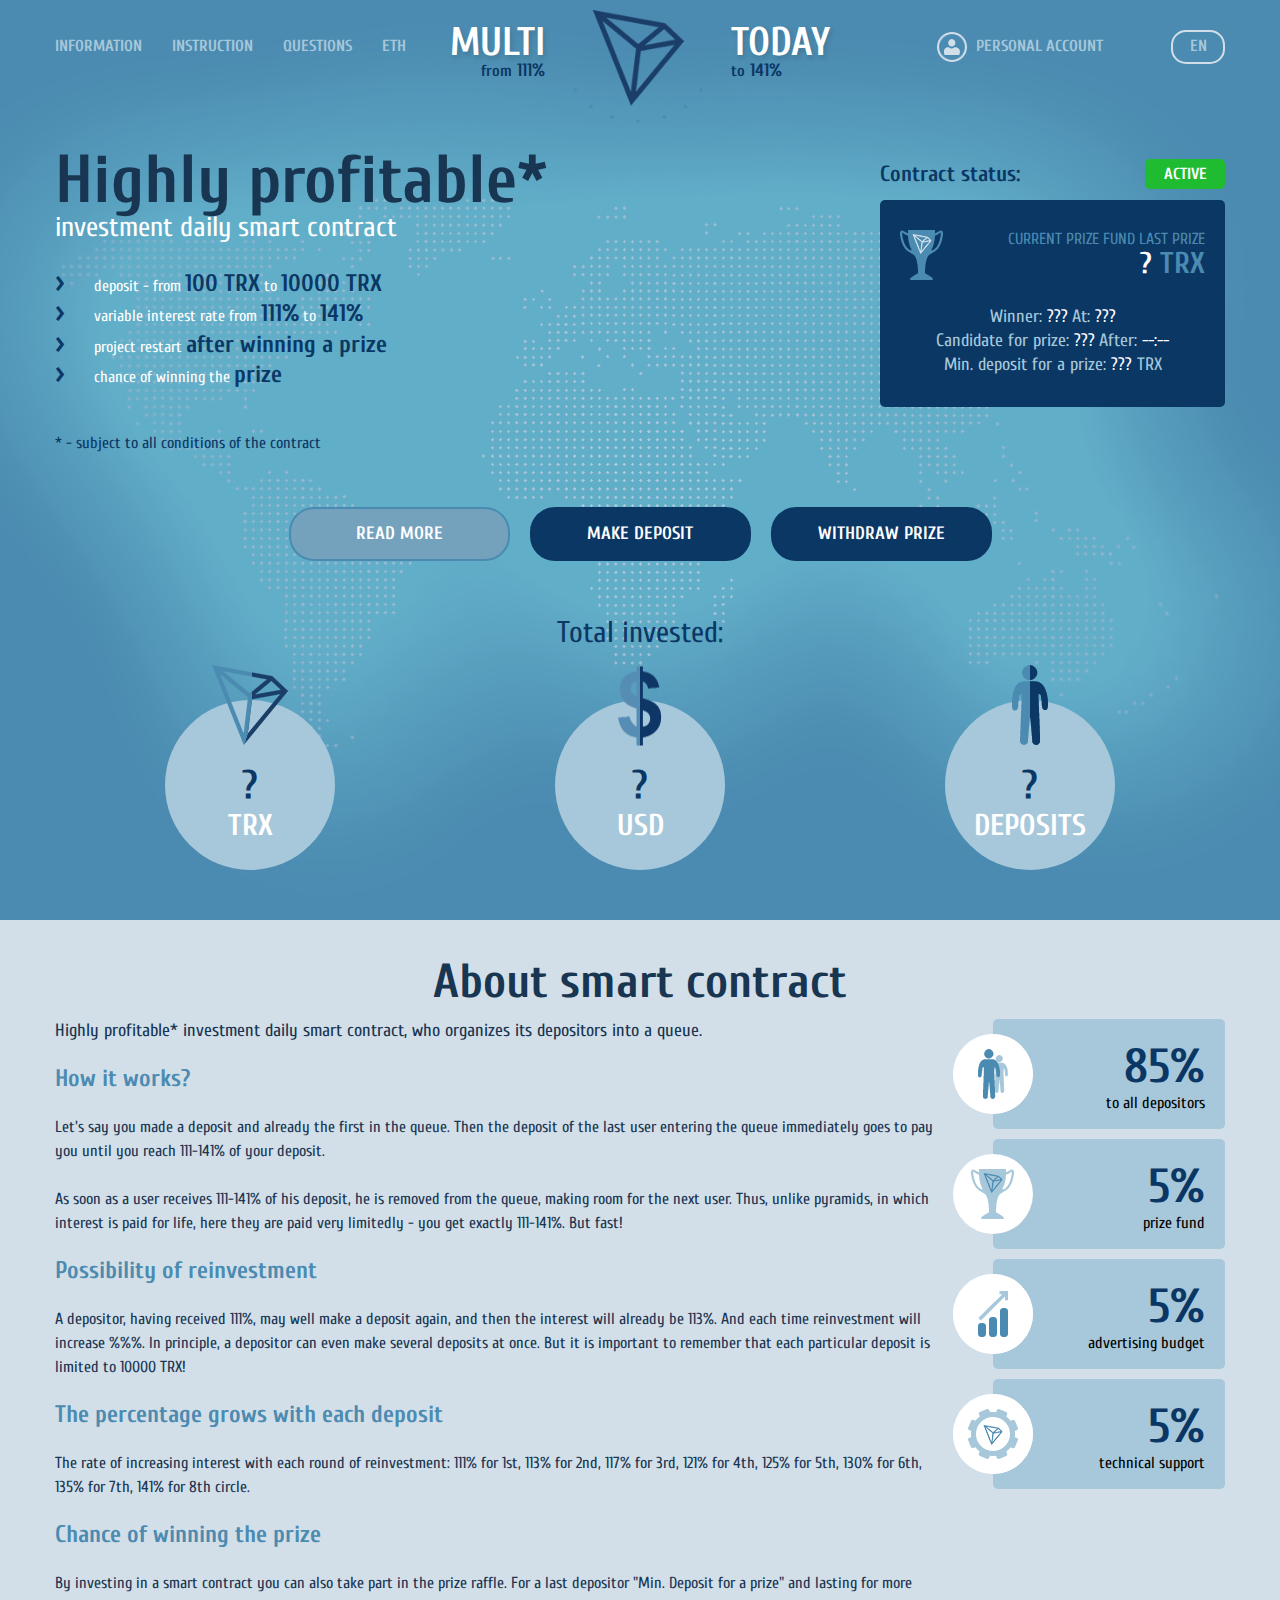
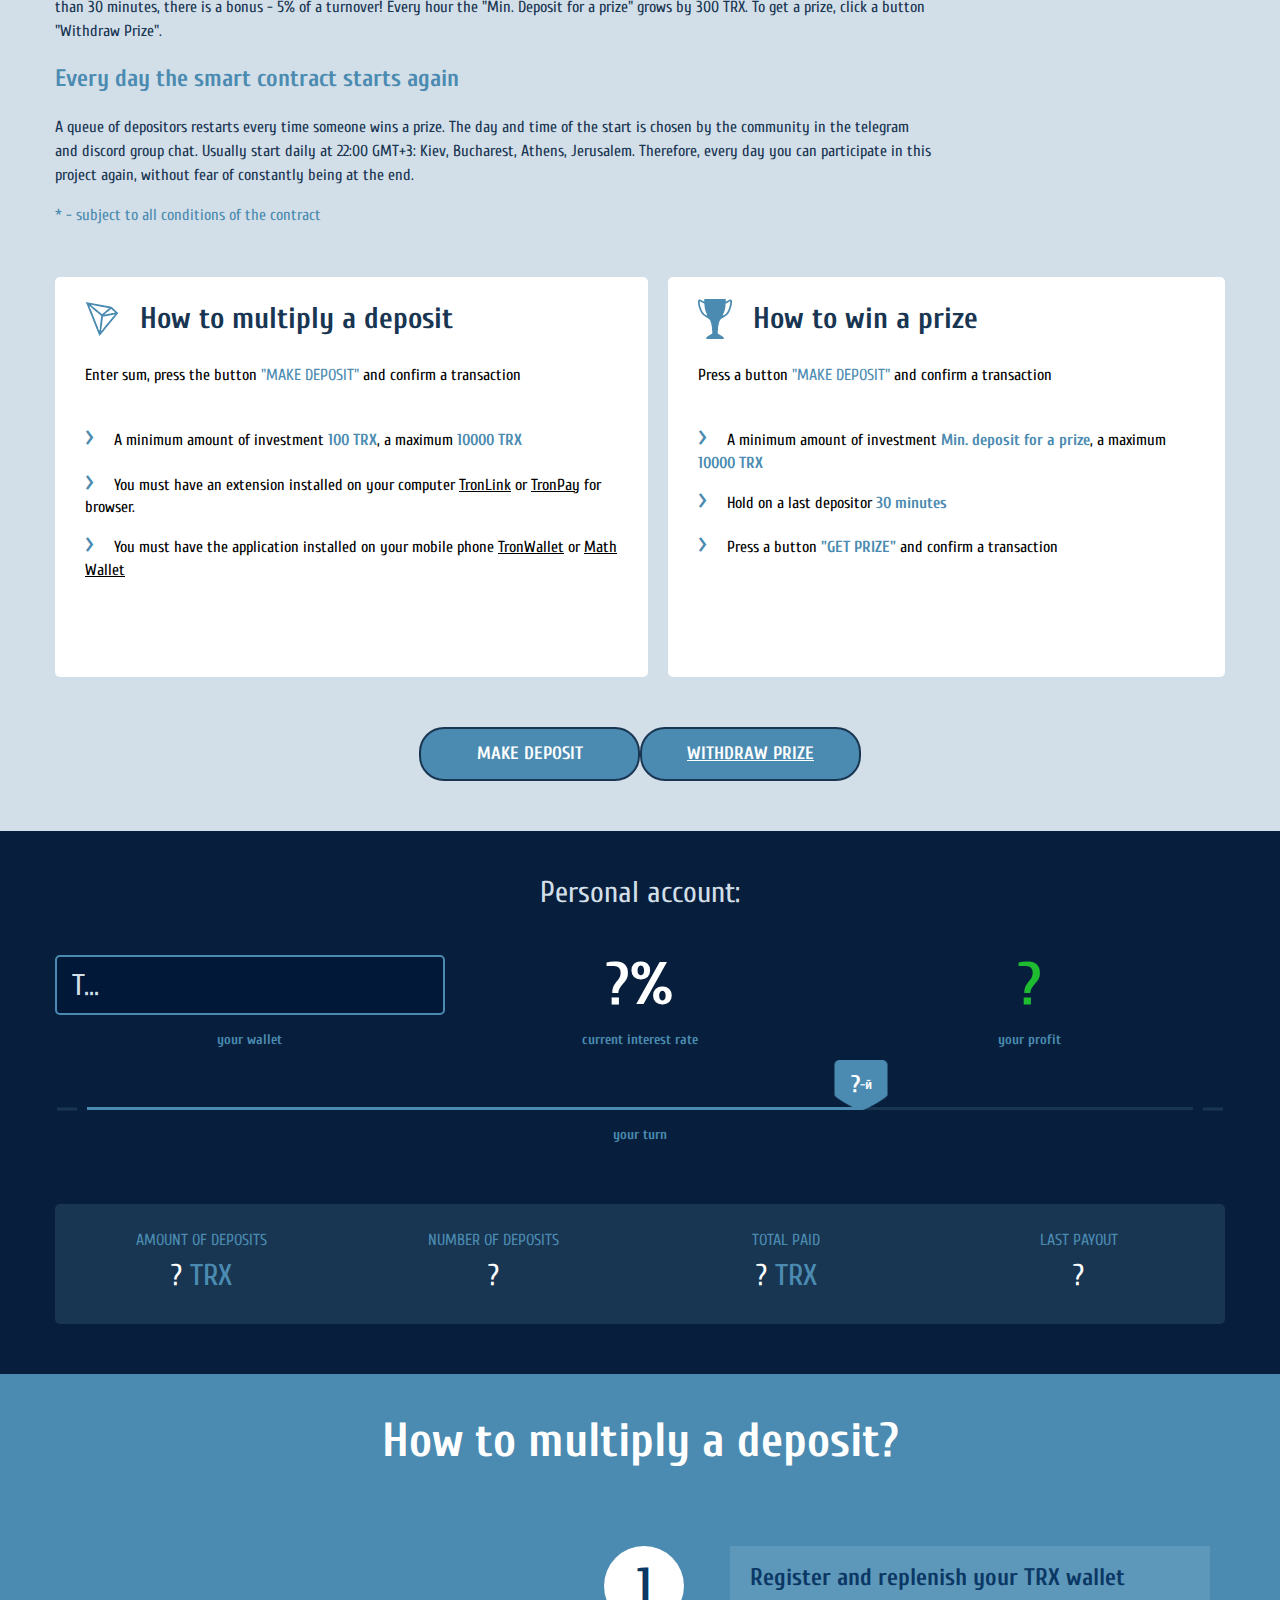
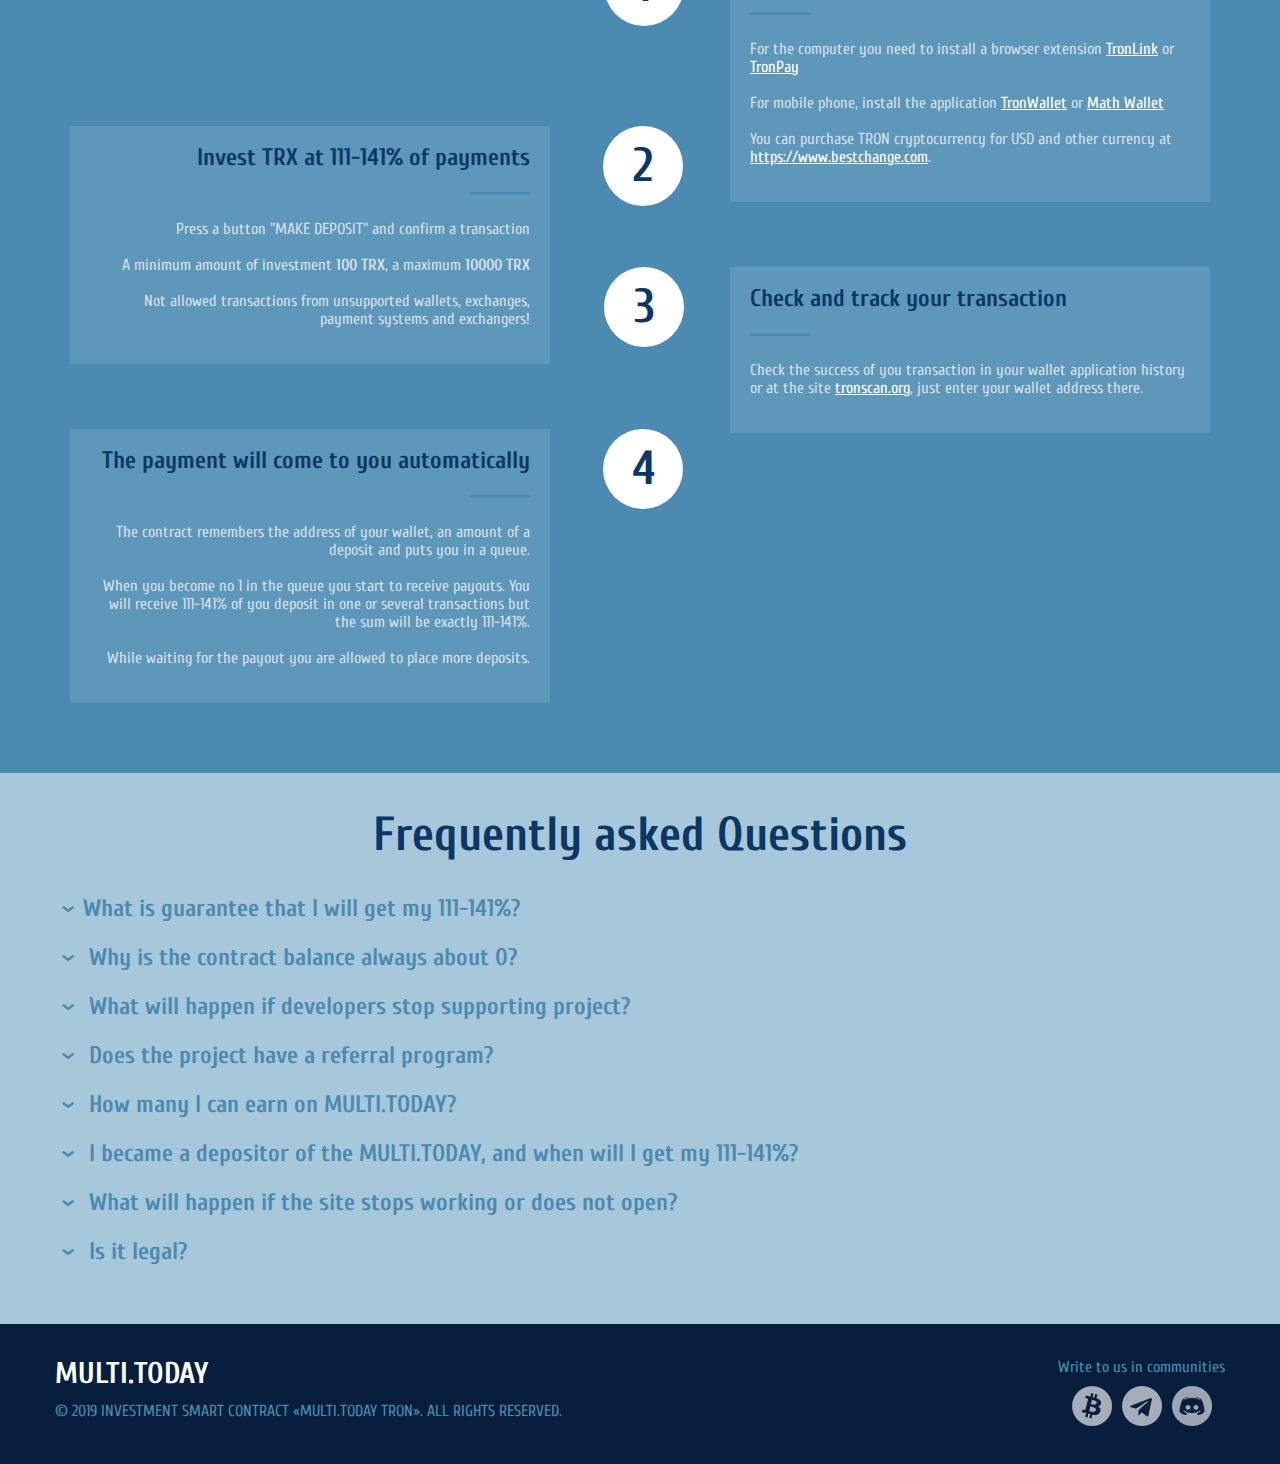
==== commit d3627598: "smoother time ticks" ====
--- a/en/index.html
+++ b/en/index.html
@@ -1 +1 @@
-<!DOCTYPE html><html lang="en"><head><meta charset="utf-8"><title>MULTI.TODAY TRON - multiply contract!</title><meta name="description" content="MULTI.TODAY TRON Multiplier - this is a contract multiplying your investments, based on smart contract TRON. The contract allows you to get 111-141% of your deposit in a short time!"><meta http-equiv="X-UA-Compatible" content="IE=edge"><meta name="viewport" content="width=device-width,initial-scale=1,maximum-scale=1"><script async src="https://www.googletagmanager.com/gtag/js?id=UA-126834056-3"></script><script>window.dataLayer=window.dataLayer||[];function gtag(){dataLayer.push(arguments)}gtag("js",new Date);gtag("config","UA-126834056-3");</script><meta property="og:image" content="path/to/image.jpg"><link rel="icon" type="image/png" href="/img/elipse-tron.png"><link rel="apple-touch-icon" sizes="180x180" href="/img/apple-touch-icon-180x180.png"><meta name="theme-color" content="#000"><link rel="stylesheet" href="https://use.fontawesome.com/releases/v5.8.1/css/all.css" integrity="sha384-50oBUHEmvpQ+1lW4y57PTFmhCaXp0ML5d60M1M7uH2+nqUivzIebhndOJK28anvf" crossorigin="anonymous"><link rel="stylesheet" href="/css/styles.min.css?rev=Uu96fjp4$4Iymd11xmZJdg"><style>@import url(https://fonts.googleapis.com/css?family=Cuprum:400,700&display=swap&subset=cyrillic);</style><script>var gLang={id:"en",authorize_tronlink:"Please log into TronLink and select active account.",authorize_tronlink_short:"Authorize TronLink",install_tronlink:"Install TronLink",enter_trx:"Enter the TRX number for the deposit",not_enough_trx:"You do not have enough TRX on your wallet",status_active:"Active",status_inactive:"Waiting",status_waiting:"Start at",left_fmt:"%D d. %H hr. %M min. %S sec."};</script><script src="/js/vendor.min.js?rev=KCii$CO-7$03QNvdPWl61g"></script><script src="/js/app.min.js?rev=zWS9BHXnHtZLpqnjDQIfcg"></script></head><body><div class="wrapper"><header style="background-image:url(/img/bg-head.jpg)"><div class="container"><div class="header"><div class="wrap-gamburder"><div class="gamburder"><span></span> <span></span> <span></span></div></div><ul class="menu"><li><a href="#details">Information</a></li><li><a href="#instruction">Instruction</a></li><li><a href="#faq">Questions</a></li><li><a href="https://eth.multi.today">ETH</a></li></ul><div class="centr"><div class="multi multi1"><span>multi</span> <span><span>from</span> 111%</span></div><a href="#" class="logo"><img src="/img/Tron-dots.png" alt=""></a><div class="multi today"><span>today</span> <span><span>to</span> 141%</span></div></div><div class="profile"><a class="profile-item" href="#lk"><img src="/img/icon_personal.png" alt=""><span>Personal account</span></a><div class="lang"><a href="#"><span>en</span></a></div><div class="lang-dropdown"><a href="/en"><span>EN</span></a> <a href="/ru"><span>RU</span></a></div></div></div><div class="wrap-content-header-center"><div class="header-content"><h1><span>Highly profitable*</span> <small>investment daily smart contract</small></h1><ul class="content-list"><li><span>›</span> deposit - from <b>100 TRX</b> to <b>10000 TRX</b></li><li><span>›</span> variable interest rate from <b>111%</b> to <b>141%</b></li><li><span>›</span> project restart <b>after winning a prize</b></li><li><span>›</span> chance of winning the <b>prize</b></li></ul><div class="content-small">* - subject to all conditions of the contract</div></div><div class="header-status"><div class="status__title"><span id="contractStatus">Contract status:</span><div class="btn statusActive" id="contractStatusValue">Active</div></div><div class="status__box"><div class="status"><div class="status__img"><img src="/img/cup.png" alt=""></div><div class="status__text"><span><span id="prizeTitle">current prize fund</span> <span id="prizeTitleHistoric">Last prize</span></span> <span><b id="prize">?</b> <span>TRX</span></span></div></div><div class="status__descr"><div id="histPrize"><span>Winner: <span id="histPrizeAddr">???</span></span> <span>At: <span id="histPrizeTime">???</span></span></div><div id="curPrizeInfo"><span>Candidate for prize: <span id="prizeTo">???</span></span> <span>After: <span id="prizeIn">???</span></span></div><span>Min. deposit for a prize: <span id="prizeMinDep">???</span> TRX</span></div></div></div></div><div class="btn-wrap"><a href="#details" class="btn btn-default">Read more</a> <a href="" class="btn btn-primary popup-open-deposit">Make deposit</a> <a href="" class="btn btn-primary withdraw-prize">Withdraw prize</a></div><div class="investment"><div class="investment__title">Total invested:</div><div class="wrap-elipse"><div class="elipse"><div class="elipse__img"><img src="/img/elipse-tron.png" alt=""></div><div class="elipse__course"><span id="info_sum">?</span> <span>TRX</span></div></div><div class="elipse"><div class="elipse__img"><img src="/img/elipse-dollar.png" alt=""></div><div class="elipse__course"><span id="info_sum_usd">?</span> <span>USD</span></div></div><div class="elipse"><div class="elipse__img"><img src="/img/elipse-human.png" alt=""></div><div class="elipse__course"><span id="info_num">?</span> <span>Deposits</span></div></div></div></div></div></header><section class="s-about"><a name="details"></a><div class="container"><div class="about"><div class="about-title"><h2>About smart contract</h2></div><div class="about-wrap"><div class="about-text"><div class="about-text-descr"><span>Highly profitable* investment daily smart contract, who organizes its depositors into a queue.</span></div><div class="about-text-wrap"><h3>How it works?</h3><p>Let's say you made a deposit and already the first in the queue. Then the deposit of the last user entering the queue immediately goes to pay you until you reach 111-141% of your deposit.<br><br>As soon as a user receives 111-141% of his deposit, he is removed from the queue, making room for the next user. Thus, unlike pyramids, in which interest is paid for life, here they are paid very limitedly - you get exactly 111-141%. But fast!</p></div><div class="about-text-wrap"><h3>Possibility of reinvestment</h3><p>A depositor, having received 111%, may well make a deposit again, and then the interest will already be 113%. And each time reinvestment will increase %%%. In principle, a depositor can even make several deposits at once. But it is important to remember that each particular deposit is limited to 10000 TRX!</p></div><div class="about-text-wrap"><h3>The percentage grows with each deposit</h3><p>The rate of increasing interest with each round of reinvestment: 111% for 1st, 113% for 2nd, 117% for 3rd, 121% for 4th, 125% for 5th, 130% for 6th, 135% for 7th, 141% for 8th circle.</p></div><div class="about-text-wrap"><h3>Chance of winning the prize</h3><p>By investing in a smart contract you can also take part in the prize raffle. For a last depositor "Min. Deposit for a prize" and lasting for more than 30 minutes, there is a bonus - 5% of a turnover! Every hour the "Min. Deposit for a prize" grows by 300 TRX. To get a prize, click a button "Withdraw Prize".</p></div><div class="about-text-wrap"><h3>Every day the smart contract starts again</h3><p>A queue of depositors restarts every time someone wins a prize. The day and time of the start is chosen by the community in the telegram and discord group chat. Usually start daily at 22:00 GMT+3: Kiev, Bucharest, Athens, Jerusalem. Therefore, every day you can participate in this project again, without fear of constantly being at the end.</p></div><div class="about-text-footer">* - subject to all conditions of the contract</div></div><div class="statistic"><div class="block"><div class="block__img"><img src="/img/about1.png" alt=""></div><div class="rate"><span>85%</span> <span>to all depositors</span></div></div><div class="block"><div class="block__img"><img src="/img/about2.jpg" alt=""></div><div class="rate"><span>5%</span> <span>prize fund</span></div></div><div class="block"><div class="block__img"><img src="/img/about3.jpg" alt=""></div><div class="rate"><span>5%</span> <span>advertising budget</span></div></div><div class="block"><div class="block__img"><img src="/img/about4.jpg" alt=""></div><div class="rate"><span>5%</span> <span>technical support</span></div></div></div></div></div><a name="instruction"></a><div class="to"><div class="to_invest"><div class="title-wrap"><img src="/img/to1.png" alt=""><h3>How to multiply a deposit</h3></div><p>Enter sum, press the button <span>"MAKE DEPOSIT"</span> and confirm a transaction</p><ul><li><span class="arrow">›</span>A minimum amount of investment <b>100 TRX</b>, a maximum <b>10000 TRX</b></li><li><span class="arrow">›</span>You must have an extension installed on your computer <a href="https://chrome.google.com/webstore/detail/tronlink/ibnejdfjmmkpcnlpebklmnkoeoihofec">TronLink</a> or <a href="https://chrome.google.com/webstore/detail/tronpay/gjdneabihbmcpobmfhcnljaojmgoihfk">TronPay</a> for browser.</li><li><span class="arrow">›</span>You must have the application installed on your mobile phone <a href="https://www.tronwallet.me/">TronWallet</a> or <a href="https://www.mathwallet.org/">Math Wallet</a></li></ul></div><div class="to_jackpot"><div class="title-wrap"><img src="/img/to2.png" alt=""><h3>How to win a prize</h3></div><p>Press a button <span>"MAKE DEPOSIT"</span> and confirm a transaction</p><ul><li><span class="arrow">›</span>A minimum amount of investment <b>Min. deposit for a prize</b>, a maximum <b>10000 TRX</b></li><li><span class="arrow">›</span>Hold on a last depositor <b>30 minutes</b></li><li><span class="arrow">›</span>Press a button <b>"GET PRIZE"</b> and confirm a transaction</li></ul></div></div><div class="btn__wrap"><div class="btn href popup-open-deposit">Make deposit</div><a href="" class="btn btn-primary withdraw-prize">Withdraw prize</a></div></div></section><section class="s-office"><a name="lk"></a><div class="container"><div class="office"><h4>Personal account:</h4></div><div class="office-info"><div class="office-wrap"><input id="wallet" type="text" value="T..." disabled="disabled"> <span>your wallet</span></div><div class="office-wrap current_ride"><span id="mulPct">?%</span> <span>current interest rate</span></div><div class="office-wrap current_ride"><span id="profit">?</span> <span>your profit</span></div></div><div class="line"><div class="line-item"><div class="line-active"><div class="l-active"><span><b id="calcDepCountInQueue">54</b><i>-й</i></span></div></div></div><span class="line-your">your turn</span></div><div class="office-box"><div class="office-box-wrap"><span>Amount of deposits</span> <span><span id="calcInvestmentValue">?</span> <b>TRX</b></span></div><div class="office-box-wrap"><span>Number of deposits</span> <span id="calcDepCount">?</span></div><div class="office-box-wrap"><span>Total paid</span> <span><span id="calcDividendsOut">?</span> <b>TRX</b></span></div><div class="office-box-wrap"><span>Last payout</span> <span id="calcLastPayout"></span></div></div></div></section><section class="s-how"><div class="container"><div class="how"><div class="how__title">How to multiply a deposit?</div><div class="main-wrap"><div class="how-wrap how-wrap-first"><div class="how-box right"><div class="how-box__title">Invest TRX at 111-141% of payments</div><div class="how-box__p"><p>Press a button <span>"MAKE DEPOSIT"</span> and confirm a transaction<br><br>A minimum amount of investment <b>100 TRX</b>, a maximum <b>10000 TRX</b><br><br>Not allowed transactions from unsupported wallets, exchanges, payment systems and exchangers!</p></div></div><div class="how-box right"><div class="how-box__title">The payment will come to you automatically</div><div class="how-box__p"><p>The contract remembers the address of your wallet, an amount of a deposit and puts you in a queue.<br><br>When you become no 1 in the queue you start to receive payouts. You will receive 111-141% of you deposit in one or several transactions but the sum will be exactly 111-141%.<br><br>While waiting for the payout you are allowed to place more deposits.</p></div></div></div><div class="how-wrap"><div class="how-box left"><div class="how-box__title">Register and replenish your TRX wallet</div><div class="how-box__p"><p>For the computer you need to install a browser extension <a href="https://chrome.google.com/webstore/detail/tronlink/ibnejdfjmmkpcnlpebklmnkoeoihofec">TronLink</a> or <a href="https://chrome.google.com/webstore/detail/tronpay/gjdneabihbmcpobmfhcnljaojmgoihfk">TronPay</a><br><br>For mobile phone, install the application <a href="https://www.tronwallet.me/">TronWallet</a> or <a href="https://www.mathwallet.org/">Math Wallet</a><br><br>You can purchase TRON cryptocurrency for USD and other currency at <a href="https://www.bestchange.com">https://www.bestchange.com</a>.</p></div></div><div class="how-box left"><div class="how-box__title">Check and track your transaction</div><div class="how-box__p"><p>Check the success of you transaction in your wallet application history or at the site <a href="https://tronscan.org/#/" target="_blank">tronscan.org</a>, just enter your wallet address there.</p></div></div></div></div><div class="main-wrap mobile"><div class="how-wrap mobile"><div class="how-box left"><div class="how-box__title">Зарегистрируйте и пополните TRX кошелек</div><div class="how-box__p"><p>Для компьютера нужно установить браузерное расширение <a href="https://chrome.google.com/webstore/detail/tronlink/ibnejdfjmmkpcnlpebklmnkoeoihofec">TronLink</a> or <a href="https://chrome.google.com/webstore/detail/tronpay/gjdneabihbmcpobmfhcnljaojmgoihfk">TronPay</a><br><br>For mobile phone, install the application <a href="https://www.tronwallet.me/">TronWallet</a> or <a href="https://www.mathwallet.org/">Math Wallet</a><br><br>You can purchase TRON cryptocurrency for USD and other currency at <a href="https://www.bestchange.com">https://www.bestchange.com</a>.</p></div></div><div class="how-box right"><div class="how-box__title">Invest TRX at 111-141% of payments</div><div class="how-box__p"><p>Press a button <span>"MAKE DEPOSIT"</span> and confirm a transaction<br><br>A minimum amount of investment <b>100 TRX</b>, a maximum <b>10000 TRX</b><br><br>Not allowed transactions from unsupported wallets, exchanges, payment systems and exchangers!</p></div></div><div class="how-box left"><div class="how-box__title">Check and track your transaction</div><div class="how-box__p"><p>Check the success of you transaction in your wallet application history or at the site <a href="https://tronscan.org/#/" target="_blank">tronscan.org</a>, just enter your wallet address there.</p></div></div><div class="how-box right"><div class="how-box__title">The payment will come to you automatically</div><div class="how-box__p"><p>The contract remembers the address of your wallet, an amount of a deposit and puts you in a queue.<br><br>When you become no 1 in the queue you start to receive payouts. You will receive 111-141% of you deposit in one or several transactions but the sum will be exactly 111-141%.<br><br>While waiting for the payout you are allowed to place more deposits.</p></div></div></div></div></div></div></section><section class="s-answer"><a name="faq"></a><div class="container"><div class="answer"><div class="answer__title">Frequently asked Questions</div><div class="answer-accordion"><div class="accordion__item"><div class="item__title"><span>›</span>What is guarantee that I will get my 111-141%?</div><div class="item__content"><br><p>The smart contract of the project is uploaded to the TRON blockchain. His work is ABSOLUTELY and COMPLETELY automated. No administrative intervention is required for making payouts. AT ALL! The contract does not even have official functions. The contract creator does not have access to the code and data. The contract cannot be changed or deleted. <a href="https://troneye.com/reveal?address=TNvjRbgXiGNu4bs7AFYT9gmt7hDicGxKkp">Source code</a>. Funds falling on the balance of the contract are distributed into the queue immediately, without accumulating on it. The contract code ensures that the turn comes to pay you - no one can drive in front of you, all new depositors are added to the end of the queue.<br><br>Important! ALL investments in cryptocurrency are very high risk - you need to remember this! DO NOT INVEST LAST, CREDIT OR BORROWED FUNDS.</p></div></div><div class="accordion__item"><div class="item__title"><span>›</span> Why is the contract balance always about 0?</div><div class="item__content"><br><p>Because the distribution of deposits is automatic - the deposit made is immediately distributed to the first users in the queue. But if not needed, it returns, so do not worry. By the way, instant distribution of deposits adds security, because there is nothing to steal from the balance of the contract. All TRX is immediately distributed to a queue.</p></div></div><div class="accordion__item"><div class="item__title"><span>›</span> What will happen if developers stop supporting project?</div><div class="item__content"><br><p>This is a contract without an owner, that is, the developers can not stop support. The contract itself does not require support. Thus, the contract will continue to work under any circumstances.</p></div></div><div class="accordion__item"><div class="item__title"><span>›</span> Does the project have a referral program?</div><div class="item__content"><br><p>No, because the referral program is just a waste of investors money. Since the contract is really good, you get a good percentage of your investments. Attract others to participate in the program without a referral link - and you will be able to wrap up your deposits many more times!</p></div></div><div class="accordion__item"><div class="item__title"><span>›</span> How many I can earn on MULTI.TODAY?</div><div class="item__content"><br><p>It multiplies your investment. Each deposit is multiplied only once in the queue. The first entered - the first multiplied. Each deposit is multiplied by + 11-41%. Maximum transaction 10000 TRX, that is, on one deposit You can get the maximum profit from 1100 to 4100 TRX. You can queue to put several deposits simultaneously. Then you with each deposit get + 11-41%.<br><br>Important! ALL investments in cryptocurrency are very high risk - you need to remember this! DO NOT INVEST LAST, CREDIT OR BORROWED FUNDS.</p></div></div><div class="accordion__item"><div class="item__title"><span>›</span> I became a depositor of the MULTI.TODAY, and when will I get my 111-141%?</div><div class="item__content"><br><p>If you sent TRX to the address of the contract, your transaction was confirmed, then expect your payment. You cannot specify the exact time, but payments are made automatically with each new deposit. Payments are made in the strict order of deposits. And since all participants are on an equal footing, it remains only to wait for their turn.</p></div></div><div class="accordion__item"><div class="item__title"><span>›</span> What will happen if the site stops working or does not open?</div><div class="item__content"><br><p>The site is only an informational function and does not affect the operation of the smart contract. You can also accept deposits directly to the address of the smart contract through the https://tronsmartcontract.space/#/ service, and payments are automatically made from the smart contract to the wallet from which you made a deposit. In addition to the site, information can be obtained from our group in <a href="https://t.me/multitoday">Telegram</a></p></div></div><div class="accordion__item"><div class="item__title"><span>›</span> Is it legal?</div><div class="item__content"><br><p>Yes, the procedure for increasing your contribution is described clearly and to the point. The whole procedure is documented in the code of the smart contract, and it follows it strictly. Therefore, fraud is completely EXCLUDED. However, since in general all investments in cryptocurrency are risky, do not invest in the project last, credit or borrowed funds.</p></div></div></div></div></div></section><footer><div class="container"><div class="footer"><div class="footer__logo"><span>multi.today</span> <small>© 2019 Investment smart contract «Multi.today TRON». All rights reserved.</small></div><div class="footer__soc"><span>Write to us in communities</span><div class="soc"><a href="https://bitcointalk.org/index.php?topic=5166938.0"><img src="/img/bit.png" alt=""></a><a href="https://t.me/multitoday_eng"><img src="/img/telega.png" alt=""></a><a href="https://discord.gg/9agG3NA"><img src="/img/discord-icon.png" alt=""></a></div></div></div></div></footer><div class="popup-wrap" id="popup-deposit"><div class="overlay"></div><div class="popup"><div class="close">x</div><div class="invest"><div class="to_invest"><div class="title-wrap"><img src="/img/to1.png" alt=""><h3>How to multiply a deposit</h3></div><p>Enter sum, press the button <span>"MAKE DEPOSIT"</span> and confirm a transaction</p><ul><li><span class="arrow">›</span>A minimum amount of investment <b>100 TRX</b>, a maximum <b>10000 TRX</b></li></ul></div><div class="deposit-value"><div class="office-wrap"><input id="sum" type="text" value="1000"> <span>ваш баланс: <span id="curBalance">?</span> TRX</span></div><div class="btn-wrap"><a href="#" class="btn btn-primary button_do_deposit">Сделать вклад</a></div></div><div class="deposit-error"><ul><li class="desktop">You must have an extension installed on your computer <a href="https://chrome.google.com/webstore/detail/tronlink/ibnejdfjmmkpcnlpebklmnkoeoihofec">TronLink</a> or <a href="https://chrome.google.com/webstore/detail/tronpay/gjdneabihbmcpobmfhcnljaojmgoihfk">TronPay</a> for browser.</li><li class="mobile">You must have the application installed on your mobile phone <a href="https://www.tronwallet.me/">TronWallet</a> or <a href="https://www.mathwallet.org/">Math Wallet</a></li></ul></div></div></div></div><div class="popup-wrap" id="popup-waiting"><div class="popup"><div class="close">x</div><div class="invest"><div class="title">Processing transaction</div><div class="animation"><img src="/img/waiting.gif" alt=""></div><div class="error"><hr><div class="error_message" style="color:red"></div></div></div></div></div><div class="popup-wrap" id="popup-start"><div class="overlay"></div><div class="popup"><div class="close">x</div><div class="invest"><div class="title">Time to start</div><span id="timeLeftToStart">???</span><div class="img"><img src="/img/giphy.gif" alt=" "></div></div></div></div></div></body></html>+<!DOCTYPE html><html lang="en"><head><meta charset="utf-8"><title>MULTI.TODAY TRON - multiply contract!</title><meta name="description" content="MULTI.TODAY TRON Multiplier - this is a contract multiplying your investments, based on smart contract TRON. The contract allows you to get 111-141% of your deposit in a short time!"><meta http-equiv="X-UA-Compatible" content="IE=edge"><meta name="viewport" content="width=device-width,initial-scale=1,maximum-scale=1"><script async src="https://www.googletagmanager.com/gtag/js?id=UA-126834056-3"></script><script>window.dataLayer=window.dataLayer||[];function gtag(){dataLayer.push(arguments)}gtag("js",new Date);gtag("config","UA-126834056-3");</script><meta property="og:image" content="path/to/image.jpg"><link rel="icon" type="image/png" href="/img/elipse-tron.png"><link rel="apple-touch-icon" sizes="180x180" href="/img/apple-touch-icon-180x180.png"><meta name="theme-color" content="#000"><link rel="stylesheet" href="https://use.fontawesome.com/releases/v5.8.1/css/all.css" integrity="sha384-50oBUHEmvpQ+1lW4y57PTFmhCaXp0ML5d60M1M7uH2+nqUivzIebhndOJK28anvf" crossorigin="anonymous"><link rel="stylesheet" href="/css/styles.min.css?rev=Uu96fjp4$4Iymd11xmZJdg"><style>@import url(https://fonts.googleapis.com/css?family=Cuprum:400,700&display=swap&subset=cyrillic);</style><script>var gLang={id:"en",authorize_tronlink:"Please log into TronLink and select active account.",authorize_tronlink_short:"Authorize TronLink",install_tronlink:"Install TronLink",enter_trx:"Enter the TRX number for the deposit",not_enough_trx:"You do not have enough TRX on your wallet",status_active:"Active",status_inactive:"Waiting",status_waiting:"Start at",left_fmt:"%D d. %H hr. %M min. %S sec."};</script><script src="/js/vendor.min.js?rev=KCii$CO-7$03QNvdPWl61g"></script><script src="/js/app.min.js?rev=P15dP7EEUEra7Noxg73vyg"></script></head><body><div class="wrapper"><header style="background-image:url(/img/bg-head.jpg)"><div class="container"><div class="header"><div class="wrap-gamburder"><div class="gamburder"><span></span> <span></span> <span></span></div></div><ul class="menu"><li><a href="#details">Information</a></li><li><a href="#instruction">Instruction</a></li><li><a href="#faq">Questions</a></li><li><a href="https://eth.multi.today">ETH</a></li></ul><div class="centr"><div class="multi multi1"><span>multi</span> <span><span>from</span> 111%</span></div><a href="#" class="logo"><img src="/img/Tron-dots.png" alt=""></a><div class="multi today"><span>today</span> <span><span>to</span> 141%</span></div></div><div class="profile"><a class="profile-item" href="#lk"><img src="/img/icon_personal.png" alt=""><span>Personal account</span></a><div class="lang"><a href="#"><span>en</span></a></div><div class="lang-dropdown"><a href="/en"><span>EN</span></a> <a href="/ru"><span>RU</span></a></div></div></div><div class="wrap-content-header-center"><div class="header-content"><h1><span>Highly profitable*</span> <small>investment daily smart contract</small></h1><ul class="content-list"><li><span>›</span> deposit - from <b>100 TRX</b> to <b>10000 TRX</b></li><li><span>›</span> variable interest rate from <b>111%</b> to <b>141%</b></li><li><span>›</span> project restart <b>after winning a prize</b></li><li><span>›</span> chance of winning the <b>prize</b></li></ul><div class="content-small">* - subject to all conditions of the contract</div></div><div class="header-status"><div class="status__title"><span id="contractStatus">Contract status:</span><div class="btn statusActive" id="contractStatusValue">Active</div></div><div class="status__box"><div class="status"><div class="status__img"><img src="/img/cup.png" alt=""></div><div class="status__text"><span><span id="prizeTitle">current prize fund</span> <span id="prizeTitleHistoric">Last prize</span></span> <span><b id="prize">?</b> <span>TRX</span></span></div></div><div class="status__descr"><div id="histPrize"><span>Winner: <span id="histPrizeAddr">???</span></span> <span>At: <span id="histPrizeTime">???</span></span></div><div id="curPrizeInfo"><span>Candidate for prize: <span id="prizeTo">???</span></span> <span>After: <span id="prizeIn">???</span></span></div><span>Min. deposit for a prize: <span id="prizeMinDep">???</span> TRX</span></div></div></div></div><div class="btn-wrap"><a href="#details" class="btn btn-default">Read more</a> <a href="" class="btn btn-primary popup-open-deposit">Make deposit</a> <a href="" class="btn btn-primary withdraw-prize">Withdraw prize</a></div><div class="investment"><div class="investment__title">Total invested:</div><div class="wrap-elipse"><div class="elipse"><div class="elipse__img"><img src="/img/elipse-tron.png" alt=""></div><div class="elipse__course"><span id="info_sum">?</span> <span>TRX</span></div></div><div class="elipse"><div class="elipse__img"><img src="/img/elipse-dollar.png" alt=""></div><div class="elipse__course"><span id="info_sum_usd">?</span> <span>USD</span></div></div><div class="elipse"><div class="elipse__img"><img src="/img/elipse-human.png" alt=""></div><div class="elipse__course"><span id="info_num">?</span> <span>Deposits</span></div></div></div></div></div></header><section class="s-about"><a name="details"></a><div class="container"><div class="about"><div class="about-title"><h2>About smart contract</h2></div><div class="about-wrap"><div class="about-text"><div class="about-text-descr"><span>Highly profitable* investment daily smart contract, who organizes its depositors into a queue.</span></div><div class="about-text-wrap"><h3>How it works?</h3><p>Let's say you made a deposit and already the first in the queue. Then the deposit of the last user entering the queue immediately goes to pay you until you reach 111-141% of your deposit.<br><br>As soon as a user receives 111-141% of his deposit, he is removed from the queue, making room for the next user. Thus, unlike pyramids, in which interest is paid for life, here they are paid very limitedly - you get exactly 111-141%. But fast!</p></div><div class="about-text-wrap"><h3>Possibility of reinvestment</h3><p>A depositor, having received 111%, may well make a deposit again, and then the interest will already be 113%. And each time reinvestment will increase %%%. In principle, a depositor can even make several deposits at once. But it is important to remember that each particular deposit is limited to 10000 TRX!</p></div><div class="about-text-wrap"><h3>The percentage grows with each deposit</h3><p>The rate of increasing interest with each round of reinvestment: 111% for 1st, 113% for 2nd, 117% for 3rd, 121% for 4th, 125% for 5th, 130% for 6th, 135% for 7th, 141% for 8th circle.</p></div><div class="about-text-wrap"><h3>Chance of winning the prize</h3><p>By investing in a smart contract you can also take part in the prize raffle. For a last depositor "Min. Deposit for a prize" and lasting for more than 30 minutes, there is a bonus - 5% of a turnover! Every hour the "Min. Deposit for a prize" grows by 300 TRX. To get a prize, click a button "Withdraw Prize".</p></div><div class="about-text-wrap"><h3>Every day the smart contract starts again</h3><p>A queue of depositors restarts every time someone wins a prize. The day and time of the start is chosen by the community in the telegram and discord group chat. Usually start daily at 22:00 GMT+3: Kiev, Bucharest, Athens, Jerusalem. Therefore, every day you can participate in this project again, without fear of constantly being at the end.</p></div><div class="about-text-footer">* - subject to all conditions of the contract</div></div><div class="statistic"><div class="block"><div class="block__img"><img src="/img/about1.png" alt=""></div><div class="rate"><span>85%</span> <span>to all depositors</span></div></div><div class="block"><div class="block__img"><img src="/img/about2.jpg" alt=""></div><div class="rate"><span>5%</span> <span>prize fund</span></div></div><div class="block"><div class="block__img"><img src="/img/about3.jpg" alt=""></div><div class="rate"><span>5%</span> <span>advertising budget</span></div></div><div class="block"><div class="block__img"><img src="/img/about4.jpg" alt=""></div><div class="rate"><span>5%</span> <span>technical support</span></div></div></div></div></div><a name="instruction"></a><div class="to"><div class="to_invest"><div class="title-wrap"><img src="/img/to1.png" alt=""><h3>How to multiply a deposit</h3></div><p>Enter sum, press the button <span>"MAKE DEPOSIT"</span> and confirm a transaction</p><ul><li><span class="arrow">›</span>A minimum amount of investment <b>100 TRX</b>, a maximum <b>10000 TRX</b></li><li><span class="arrow">›</span>You must have an extension installed on your computer <a href="https://chrome.google.com/webstore/detail/tronlink/ibnejdfjmmkpcnlpebklmnkoeoihofec">TronLink</a> or <a href="https://chrome.google.com/webstore/detail/tronpay/gjdneabihbmcpobmfhcnljaojmgoihfk">TronPay</a> for browser.</li><li><span class="arrow">›</span>You must have the application installed on your mobile phone <a href="https://www.tronwallet.me/">TronWallet</a> or <a href="https://www.mathwallet.org/">Math Wallet</a></li></ul></div><div class="to_jackpot"><div class="title-wrap"><img src="/img/to2.png" alt=""><h3>How to win a prize</h3></div><p>Press a button <span>"MAKE DEPOSIT"</span> and confirm a transaction</p><ul><li><span class="arrow">›</span>A minimum amount of investment <b>Min. deposit for a prize</b>, a maximum <b>10000 TRX</b></li><li><span class="arrow">›</span>Hold on a last depositor <b>30 minutes</b></li><li><span class="arrow">›</span>Press a button <b>"GET PRIZE"</b> and confirm a transaction</li></ul></div></div><div class="btn__wrap"><div class="btn href popup-open-deposit">Make deposit</div><a href="" class="btn btn-primary withdraw-prize">Withdraw prize</a></div></div></section><section class="s-office"><a name="lk"></a><div class="container"><div class="office"><h4>Personal account:</h4></div><div class="office-info"><div class="office-wrap"><input id="wallet" type="text" value="T..." disabled="disabled"> <span>your wallet</span></div><div class="office-wrap current_ride"><span id="mulPct">?%</span> <span>current interest rate</span></div><div class="office-wrap current_ride"><span id="profit">?</span> <span>your profit</span></div></div><div class="line"><div class="line-item"><div class="line-active"><div class="l-active"><span><b id="calcDepCountInQueue">54</b><i>-й</i></span></div></div></div><span class="line-your">your turn</span></div><div class="office-box"><div class="office-box-wrap"><span>Amount of deposits</span> <span><span id="calcInvestmentValue">?</span> <b>TRX</b></span></div><div class="office-box-wrap"><span>Number of deposits</span> <span id="calcDepCount">?</span></div><div class="office-box-wrap"><span>Total paid</span> <span><span id="calcDividendsOut">?</span> <b>TRX</b></span></div><div class="office-box-wrap"><span>Last payout</span> <span id="calcLastPayout"></span></div></div></div></section><section class="s-how"><div class="container"><div class="how"><div class="how__title">How to multiply a deposit?</div><div class="main-wrap"><div class="how-wrap how-wrap-first"><div class="how-box right"><div class="how-box__title">Invest TRX at 111-141% of payments</div><div class="how-box__p"><p>Press a button <span>"MAKE DEPOSIT"</span> and confirm a transaction<br><br>A minimum amount of investment <b>100 TRX</b>, a maximum <b>10000 TRX</b><br><br>Not allowed transactions from unsupported wallets, exchanges, payment systems and exchangers!</p></div></div><div class="how-box right"><div class="how-box__title">The payment will come to you automatically</div><div class="how-box__p"><p>The contract remembers the address of your wallet, an amount of a deposit and puts you in a queue.<br><br>When you become no 1 in the queue you start to receive payouts. You will receive 111-141% of you deposit in one or several transactions but the sum will be exactly 111-141%.<br><br>While waiting for the payout you are allowed to place more deposits.</p></div></div></div><div class="how-wrap"><div class="how-box left"><div class="how-box__title">Register and replenish your TRX wallet</div><div class="how-box__p"><p>For the computer you need to install a browser extension <a href="https://chrome.google.com/webstore/detail/tronlink/ibnejdfjmmkpcnlpebklmnkoeoihofec">TronLink</a> or <a href="https://chrome.google.com/webstore/detail/tronpay/gjdneabihbmcpobmfhcnljaojmgoihfk">TronPay</a><br><br>For mobile phone, install the application <a href="https://www.tronwallet.me/">TronWallet</a> or <a href="https://www.mathwallet.org/">Math Wallet</a><br><br>You can purchase TRON cryptocurrency for USD and other currency at <a href="https://www.bestchange.com">https://www.bestchange.com</a>.</p></div></div><div class="how-box left"><div class="how-box__title">Check and track your transaction</div><div class="how-box__p"><p>Check the success of you transaction in your wallet application history or at the site <a href="https://tronscan.org/#/" target="_blank">tronscan.org</a>, just enter your wallet address there.</p></div></div></div></div><div class="main-wrap mobile"><div class="how-wrap mobile"><div class="how-box left"><div class="how-box__title">Зарегистрируйте и пополните TRX кошелек</div><div class="how-box__p"><p>Для компьютера нужно установить браузерное расширение <a href="https://chrome.google.com/webstore/detail/tronlink/ibnejdfjmmkpcnlpebklmnkoeoihofec">TronLink</a> or <a href="https://chrome.google.com/webstore/detail/tronpay/gjdneabihbmcpobmfhcnljaojmgoihfk">TronPay</a><br><br>For mobile phone, install the application <a href="https://www.tronwallet.me/">TronWallet</a> or <a href="https://www.mathwallet.org/">Math Wallet</a><br><br>You can purchase TRON cryptocurrency for USD and other currency at <a href="https://www.bestchange.com">https://www.bestchange.com</a>.</p></div></div><div class="how-box right"><div class="how-box__title">Invest TRX at 111-141% of payments</div><div class="how-box__p"><p>Press a button <span>"MAKE DEPOSIT"</span> and confirm a transaction<br><br>A minimum amount of investment <b>100 TRX</b>, a maximum <b>10000 TRX</b><br><br>Not allowed transactions from unsupported wallets, exchanges, payment systems and exchangers!</p></div></div><div class="how-box left"><div class="how-box__title">Check and track your transaction</div><div class="how-box__p"><p>Check the success of you transaction in your wallet application history or at the site <a href="https://tronscan.org/#/" target="_blank">tronscan.org</a>, just enter your wallet address there.</p></div></div><div class="how-box right"><div class="how-box__title">The payment will come to you automatically</div><div class="how-box__p"><p>The contract remembers the address of your wallet, an amount of a deposit and puts you in a queue.<br><br>When you become no 1 in the queue you start to receive payouts. You will receive 111-141% of you deposit in one or several transactions but the sum will be exactly 111-141%.<br><br>While waiting for the payout you are allowed to place more deposits.</p></div></div></div></div></div></div></section><section class="s-answer"><a name="faq"></a><div class="container"><div class="answer"><div class="answer__title">Frequently asked Questions</div><div class="answer-accordion"><div class="accordion__item"><div class="item__title"><span>›</span>What is guarantee that I will get my 111-141%?</div><div class="item__content"><br><p>The smart contract of the project is uploaded to the TRON blockchain. His work is ABSOLUTELY and COMPLETELY automated. No administrative intervention is required for making payouts. AT ALL! The contract does not even have official functions. The contract creator does not have access to the code and data. The contract cannot be changed or deleted. <a href="https://troneye.com/reveal?address=TNvjRbgXiGNu4bs7AFYT9gmt7hDicGxKkp">Source code</a>. Funds falling on the balance of the contract are distributed into the queue immediately, without accumulating on it. The contract code ensures that the turn comes to pay you - no one can drive in front of you, all new depositors are added to the end of the queue.<br><br>Important! ALL investments in cryptocurrency are very high risk - you need to remember this! DO NOT INVEST LAST, CREDIT OR BORROWED FUNDS.</p></div></div><div class="accordion__item"><div class="item__title"><span>›</span> Why is the contract balance always about 0?</div><div class="item__content"><br><p>Because the distribution of deposits is automatic - the deposit made is immediately distributed to the first users in the queue. But if not needed, it returns, so do not worry. By the way, instant distribution of deposits adds security, because there is nothing to steal from the balance of the contract. All TRX is immediately distributed to a queue.</p></div></div><div class="accordion__item"><div class="item__title"><span>›</span> What will happen if developers stop supporting project?</div><div class="item__content"><br><p>This is a contract without an owner, that is, the developers can not stop support. The contract itself does not require support. Thus, the contract will continue to work under any circumstances.</p></div></div><div class="accordion__item"><div class="item__title"><span>›</span> Does the project have a referral program?</div><div class="item__content"><br><p>No, because the referral program is just a waste of investors money. Since the contract is really good, you get a good percentage of your investments. Attract others to participate in the program without a referral link - and you will be able to wrap up your deposits many more times!</p></div></div><div class="accordion__item"><div class="item__title"><span>›</span> How many I can earn on MULTI.TODAY?</div><div class="item__content"><br><p>It multiplies your investment. Each deposit is multiplied only once in the queue. The first entered - the first multiplied. Each deposit is multiplied by + 11-41%. Maximum transaction 10000 TRX, that is, on one deposit You can get the maximum profit from 1100 to 4100 TRX. You can queue to put several deposits simultaneously. Then you with each deposit get + 11-41%.<br><br>Important! ALL investments in cryptocurrency are very high risk - you need to remember this! DO NOT INVEST LAST, CREDIT OR BORROWED FUNDS.</p></div></div><div class="accordion__item"><div class="item__title"><span>›</span> I became a depositor of the MULTI.TODAY, and when will I get my 111-141%?</div><div class="item__content"><br><p>If you sent TRX to the address of the contract, your transaction was confirmed, then expect your payment. You cannot specify the exact time, but payments are made automatically with each new deposit. Payments are made in the strict order of deposits. And since all participants are on an equal footing, it remains only to wait for their turn.</p></div></div><div class="accordion__item"><div class="item__title"><span>›</span> What will happen if the site stops working or does not open?</div><div class="item__content"><br><p>The site is only an informational function and does not affect the operation of the smart contract. You can also accept deposits directly to the address of the smart contract through the https://tronsmartcontract.space/#/ service, and payments are automatically made from the smart contract to the wallet from which you made a deposit. In addition to the site, information can be obtained from our group in <a href="https://t.me/multitoday">Telegram</a></p></div></div><div class="accordion__item"><div class="item__title"><span>›</span> Is it legal?</div><div class="item__content"><br><p>Yes, the procedure for increasing your contribution is described clearly and to the point. The whole procedure is documented in the code of the smart contract, and it follows it strictly. Therefore, fraud is completely EXCLUDED. However, since in general all investments in cryptocurrency are risky, do not invest in the project last, credit or borrowed funds.</p></div></div></div></div></div></section><footer><div class="container"><div class="footer"><div class="footer__logo"><span>multi.today</span> <small>© 2019 Investment smart contract «Multi.today TRON». All rights reserved.</small></div><div class="footer__soc"><span>Write to us in communities</span><div class="soc"><a href="https://bitcointalk.org/index.php?topic=5166938.0"><img src="/img/bit.png" alt=""></a><a href="https://t.me/multitoday_eng"><img src="/img/telega.png" alt=""></a><a href="https://discord.gg/9agG3NA"><img src="/img/discord-icon.png" alt=""></a></div></div></div></div></footer><div class="popup-wrap" id="popup-deposit"><div class="overlay"></div><div class="popup"><div class="close">x</div><div class="invest"><div class="to_invest"><div class="title-wrap"><img src="/img/to1.png" alt=""><h3>How to multiply a deposit</h3></div><p>Enter sum, press the button <span>"MAKE DEPOSIT"</span> and confirm a transaction</p><ul><li><span class="arrow">›</span>A minimum amount of investment <b>100 TRX</b>, a maximum <b>10000 TRX</b></li></ul></div><div class="deposit-value"><div class="office-wrap"><input id="sum" type="text" value="1000"> <span>ваш баланс: <span id="curBalance">?</span> TRX</span></div><div class="btn-wrap"><a href="#" class="btn btn-primary button_do_deposit">Сделать вклад</a></div></div><div class="deposit-error"><ul><li class="desktop">You must have an extension installed on your computer <a href="https://chrome.google.com/webstore/detail/tronlink/ibnejdfjmmkpcnlpebklmnkoeoihofec">TronLink</a> or <a href="https://chrome.google.com/webstore/detail/tronpay/gjdneabihbmcpobmfhcnljaojmgoihfk">TronPay</a> for browser.</li><li class="mobile">You must have the application installed on your mobile phone <a href="https://www.tronwallet.me/">TronWallet</a> or <a href="https://www.mathwallet.org/">Math Wallet</a></li></ul></div></div></div></div><div class="popup-wrap" id="popup-waiting"><div class="popup"><div class="close">x</div><div class="invest"><div class="title">Processing transaction</div><div class="animation"><img src="/img/waiting.gif" alt=""></div><div class="error"><hr><div class="error_message" style="color:red"></div></div></div></div></div><div class="popup-wrap" id="popup-start"><div class="overlay"></div><div class="popup"><div class="close">x</div><div class="invest"><div class="title">Time to start</div><span id="timeLeftToStart">???</span><div class="img"><img src="/img/giphy.gif" alt=" "></div></div></div></div></div></body></html>